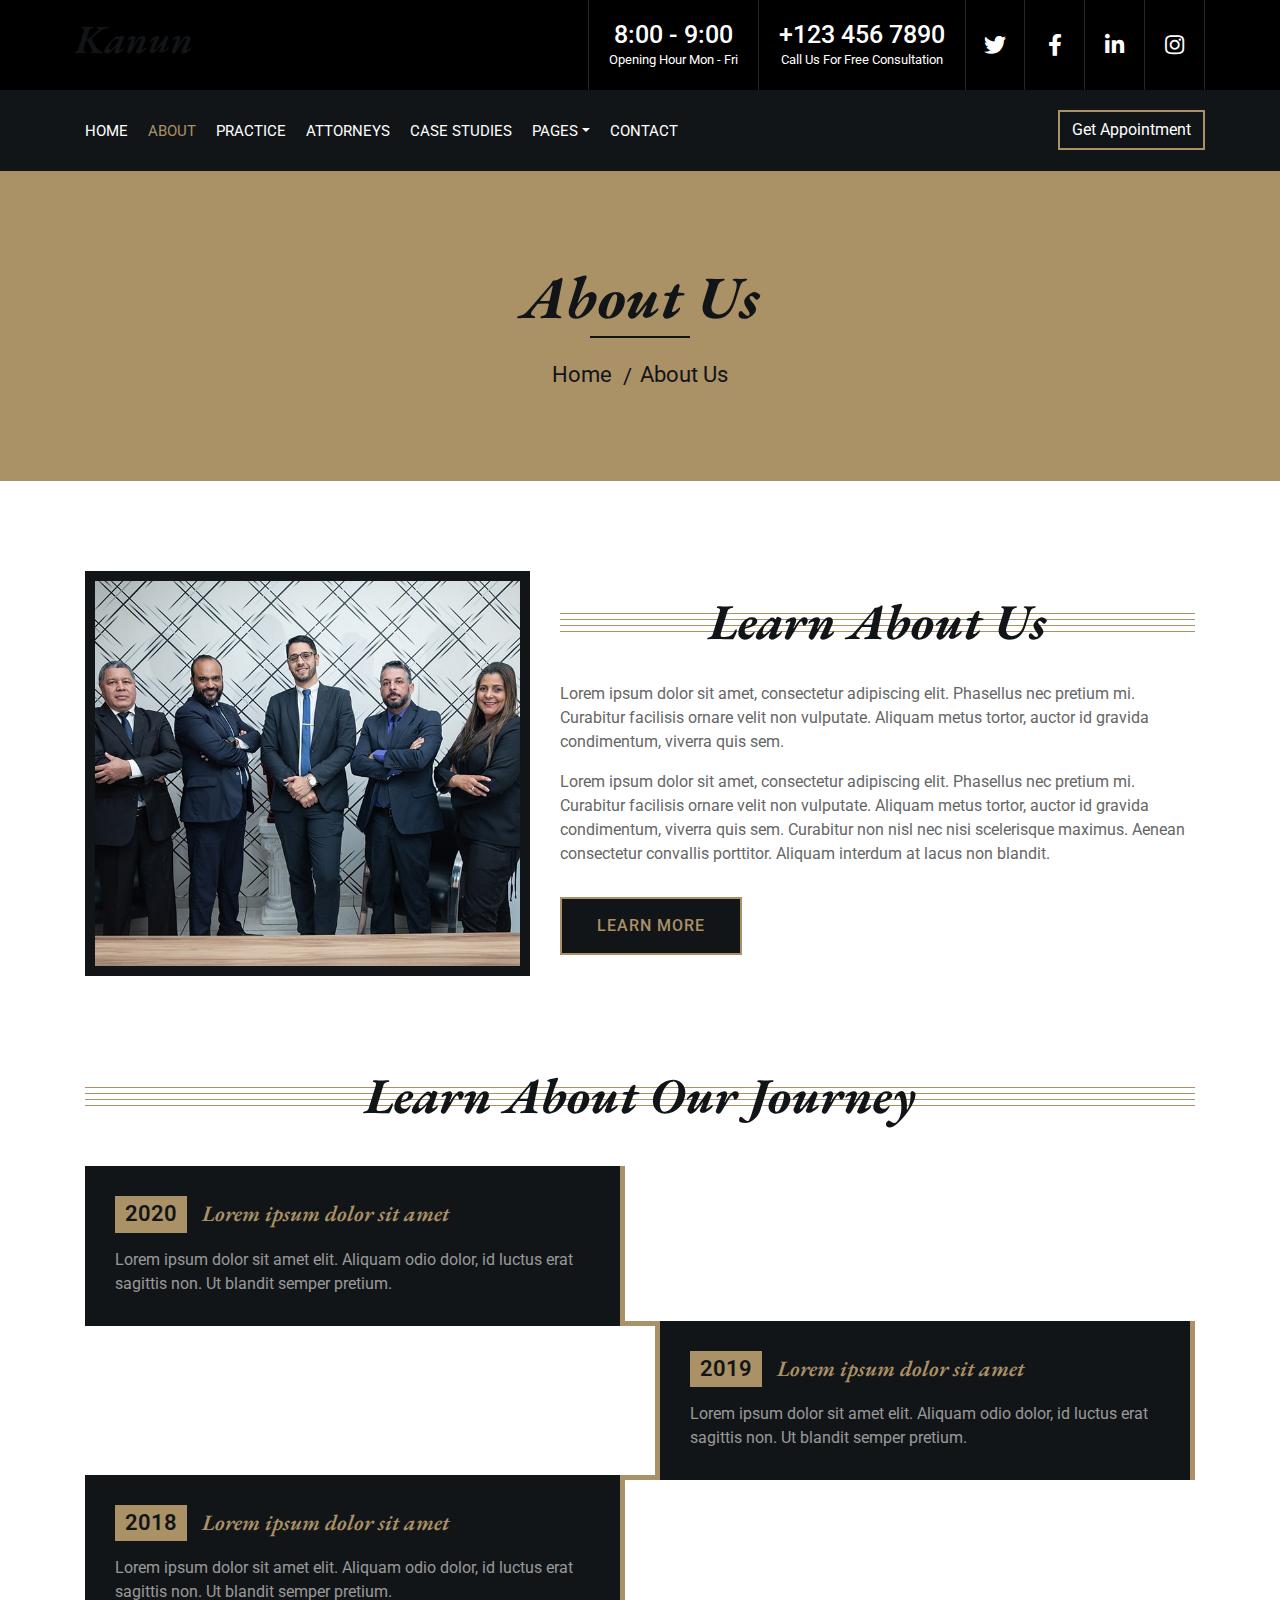
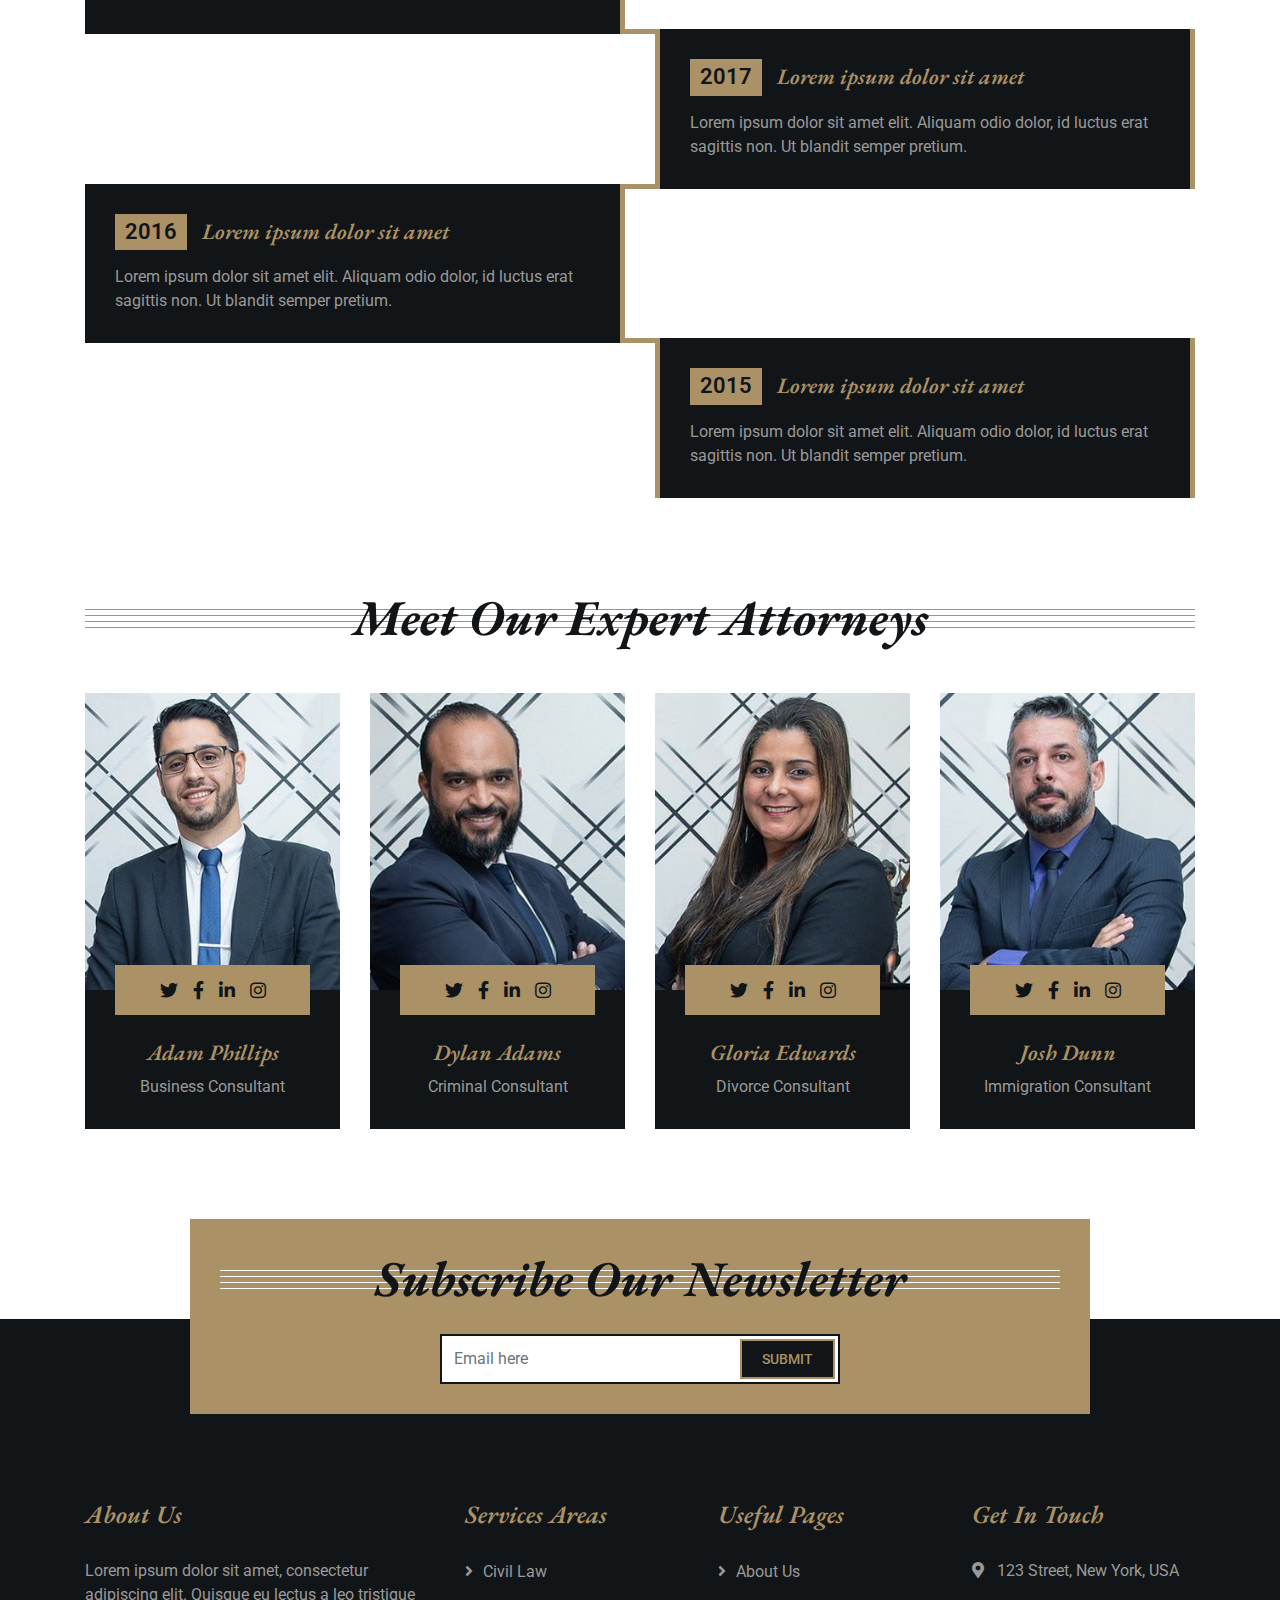
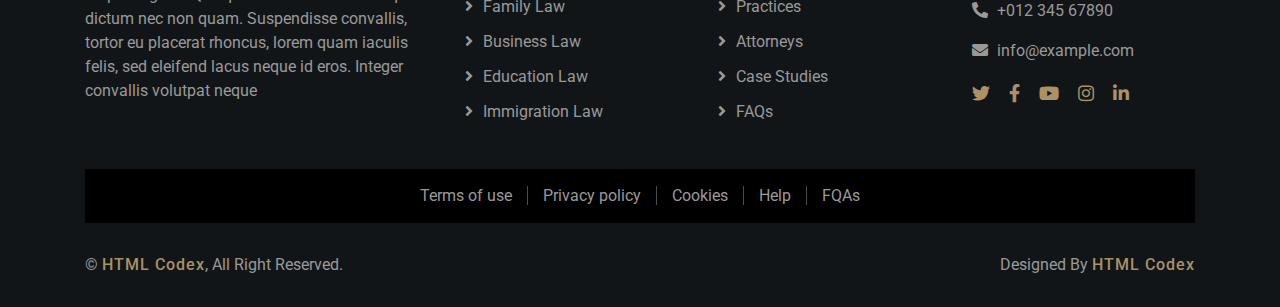
==== about.html @ 112871fe "First chagnes with fixed header" ====
<!DOCTYPE html>
<html lang="en">
    <head>
        <meta charset="utf-8">
        <title>Kanun - Law Firm Website Template</title>
        <meta content="width=device-width, initial-scale=1.0" name="viewport">
        <meta content="Law Firm Website Template" name="keywords">
        <meta content="Law Firm Website Template" name="description">

        <!-- Favicon -->
        <link href="img/favicon.ico" rel="icon">

        <!-- Google Font -->
        <link href="https://fonts.googleapis.com/css2?family=EB+Garamond:ital,wght@1,600;1,700;1,800&family=Roboto:wght@400;500&display=swap" rel="stylesheet"> 
        
        <!-- CSS Libraries -->
        <link href="https://stackpath.bootstrapcdn.com/bootstrap/4.4.1/css/bootstrap.min.css" rel="stylesheet">
        <link href="https://cdnjs.cloudflare.com/ajax/libs/font-awesome/5.10.0/css/all.min.css" rel="stylesheet">
        <link href="lib/animate/animate.min.css" rel="stylesheet">
        <link href="lib/owlcarousel/assets/owl.carousel.min.css" rel="stylesheet">

        <!-- Template Stylesheet -->
        <link href="css/style.css" rel="stylesheet">
    </head>

    <body>
        <div class="wrapper">
            <!-- Top Bar Start -->
            <div class="top-bar">
                <div class="container-fluid">
                    <div class="row">
                        <div class="col-lg-3">
                            <div class="logo">
                                <a href="index.html">
                                    <h1>Kanun</h1>
                                    <!-- <img src="img/logo.jpg" alt="Logo"> -->
                                </a>
                            </div>
                        </div>
                        <div class="col-lg-9">
                            <div class="top-bar-right">
                                <div class="text">
                                    <h2>8:00 - 9:00</h2>
                                    <p>Opening Hour Mon - Fri</p>
                                </div>
                                <div class="text">
                                    <h2>+123 456 7890</h2>
                                    <p>Call Us For Free Consultation</p>
                                </div>
                                <div class="social">
                                    <a href=""><i class="fab fa-twitter"></i></a>
                                    <a href=""><i class="fab fa-facebook-f"></i></a>
                                    <a href=""><i class="fab fa-linkedin-in"></i></a>
                                    <a href=""><i class="fab fa-instagram"></i></a>
                                </div>
                            </div>
                        </div>
                    </div>
                </div>
            </div>
            <!-- Top Bar End -->

            <!-- Nav Bar Start -->
            <div class="nav-bar">
                <div class="container-fluid">
                    <nav class="navbar navbar-expand-lg bg-dark navbar-dark">
                        <a href="#" class="navbar-brand">MENU</a>
                        <button type="button" class="navbar-toggler" data-toggle="collapse" data-target="#navbarCollapse">
                            <span class="navbar-toggler-icon"></span>
                        </button>

                        <div class="collapse navbar-collapse justify-content-between" id="navbarCollapse">
                            <div class="navbar-nav mr-auto">
                                <a href="index.html" class="nav-item nav-link">Home</a>
                                <a href="about.html" class="nav-item nav-link active">About</a>
                                <a href="service.html" class="nav-item nav-link">Practice</a>
                                <a href="team.html" class="nav-item nav-link">Attorneys</a>
                                <a href="portfolio.html" class="nav-item nav-link">Case Studies</a>
                                <div class="nav-item dropdown">
                                    <a href="#" class="nav-link dropdown-toggle" data-toggle="dropdown">Pages</a>
                                    <div class="dropdown-menu">
                                        <a href="single-page.html" class="dropdown-item">Blog Page</a>
                                        <a href="#" class="dropdown-item">Single Page</a>
                                    </div>
                                </div>
                                <a href="contact.html" class="nav-item nav-link">Contact</a>
                            </div>
                            <div class="ml-auto">
                                <a class="btn" href="">Get Appointment</a>
                            </div>
                        </div>
                    </nav>
                </div>
            </div>
            <!-- Nav Bar End -->
            
            
            <!-- Page Header Start -->
            <div class="page-header">
                <div class="container">
                    <div class="row">
                        <div class="col-12">
                            <h2>About Us</h2>
                        </div>
                        <div class="col-12">
                            <a href="">Home</a>
                            <a href="">About Us</a>
                        </div>
                    </div>
                </div>
            </div>
            <!-- Page Header End -->


            <!-- About Start -->
            <div class="about">
                <div class="container">
                    <div class="row align-items-center">
                        <div class="col-lg-5 col-md-6">
                            <div class="about-img">
                                <img src="img/about.jpg" alt="Image">
                            </div>
                        </div>
                        <div class="col-lg-7 col-md-6">
                            <div class="section-header">
                                <h2>Learn About Us</h2>
                            </div>
                            <div class="about-text">
                                <p>
                                    Lorem ipsum dolor sit amet, consectetur adipiscing elit. Phasellus nec pretium mi. Curabitur facilisis ornare velit non vulputate. Aliquam metus tortor, auctor id gravida condimentum, viverra quis sem.
                                </p>
                                <p>
                                    Lorem ipsum dolor sit amet, consectetur adipiscing elit. Phasellus nec pretium mi. Curabitur facilisis ornare velit non vulputate. Aliquam metus tortor, auctor id gravida condimentum, viverra quis sem. Curabitur non nisl nec nisi scelerisque maximus. Aenean consectetur convallis porttitor. Aliquam interdum at lacus non blandit.
                                </p>
                                <a class="btn" href="">Learn More</a>
                            </div>
                        </div>
                    </div>
                </div>
            </div>
            <!-- About End -->


            <!-- Timeline Start -->
            <div class="timeline">
                <div class="container">
                    <div class="section-header">
                        <h2>Learn About Our Journey</h2>
                    </div>
                    <div class="timeline-start">
                        <div class="timeline-container left">
                            <div class="timeline-content">
                                <h2><span>2020</span>Lorem ipsum dolor sit amet</h2>
                                <p>
                                    Lorem ipsum dolor sit amet elit. Aliquam odio dolor, id luctus erat sagittis non. Ut blandit semper pretium.
                                </p>
                            </div>
                        </div>
                        <div class="timeline-container right">
                            <div class="timeline-content">
                                <h2><span>2019</span>Lorem ipsum dolor sit amet</h2>
                                <p>
                                    Lorem ipsum dolor sit amet elit. Aliquam odio dolor, id luctus erat sagittis non. Ut blandit semper pretium.
                                </p>
                            </div>
                        </div>
                        <div class="timeline-container left">
                            <div class="timeline-content">
                                <h2><span>2018</span>Lorem ipsum dolor sit amet</h2>
                                <p>
                                    Lorem ipsum dolor sit amet elit. Aliquam odio dolor, id luctus erat sagittis non. Ut blandit semper pretium.
                                </p>
                            </div>
                        </div>
                        <div class="timeline-container right">
                            <div class="timeline-content">
                                <h2><span>2017</span>Lorem ipsum dolor sit amet</h2>
                                <p>
                                    Lorem ipsum dolor sit amet elit. Aliquam odio dolor, id luctus erat sagittis non. Ut blandit semper pretium.
                                </p>
                            </div>
                        </div>
                        <div class="timeline-container left">
                            <div class="timeline-content">
                                <h2><span>2016</span>Lorem ipsum dolor sit amet</h2>
                                <p>
                                    Lorem ipsum dolor sit amet elit. Aliquam odio dolor, id luctus erat sagittis non. Ut blandit semper pretium.
                                </p>
                            </div>
                        </div>
                        <div class="timeline-container right">
                            <div class="timeline-content">
                                <h2><span>2015</span>Lorem ipsum dolor sit amet</h2>
                                <p>
                                    Lorem ipsum dolor sit amet elit. Aliquam odio dolor, id luctus erat sagittis non. Ut blandit semper pretium.
                                </p>
                            </div>
                        </div>
                    </div>
                </div>
            </div>
            <!-- Timeline End -->


            <!-- Team Start -->
            <div class="team">
                <div class="container">
                    <div class="section-header">
                        <h2>Meet Our Expert Attorneys</h2>
                    </div>
                    <div class="row">
                        <div class="col-lg-3 col-md-6">
                            <div class="team-item">
                                <div class="team-img">
                                    <img src="img/team-1.jpg" alt="Team Image">
                                </div>
                                <div class="team-text">
                                    <h2>Adam Phillips</h2>
                                    <p>Business Consultant</p>
                                    <div class="team-social">
                                        <a class="social-tw" href=""><i class="fab fa-twitter"></i></a>
                                        <a class="social-fb" href=""><i class="fab fa-facebook-f"></i></a>
                                        <a class="social-li" href=""><i class="fab fa-linkedin-in"></i></a>
                                        <a class="social-in" href=""><i class="fab fa-instagram"></i></a>
                                    </div>
                                </div>
                            </div>
                        </div>
                        <div class="col-lg-3 col-md-6">
                            <div class="team-item">
                                <div class="team-img">
                                    <img src="img/team-2.jpg" alt="Team Image">
                                </div>
                                <div class="team-text">
                                    <h2>Dylan Adams</h2>
                                    <p>Criminal Consultant</p>
                                    <div class="team-social">
                                        <a class="social-tw" href=""><i class="fab fa-twitter"></i></a>
                                        <a class="social-fb" href=""><i class="fab fa-facebook-f"></i></a>
                                        <a class="social-li" href=""><i class="fab fa-linkedin-in"></i></a>
                                        <a class="social-in" href=""><i class="fab fa-instagram"></i></a>
                                    </div>
                                </div>
                            </div>
                        </div>
                        <div class="col-lg-3 col-md-6">
                            <div class="team-item">
                                <div class="team-img">
                                    <img src="img/team-3.jpg" alt="Team Image">
                                </div>
                                <div class="team-text">
                                    <h2>Gloria Edwards</h2>
                                    <p>Divorce Consultant</p>
                                    <div class="team-social">
                                        <a class="social-tw" href=""><i class="fab fa-twitter"></i></a>
                                        <a class="social-fb" href=""><i class="fab fa-facebook-f"></i></a>
                                        <a class="social-li" href=""><i class="fab fa-linkedin-in"></i></a>
                                        <a class="social-in" href=""><i class="fab fa-instagram"></i></a>
                                    </div>
                                </div>
                            </div>
                        </div>
                        <div class="col-lg-3 col-md-6">
                            <div class="team-item">
                                <div class="team-img">
                                    <img src="img/team-4.jpg" alt="Team Image">
                                </div>
                                <div class="team-text">
                                    <h2>Josh Dunn</h2>
                                    <p>Immigration Consultant</p>
                                    <div class="team-social">
                                        <a class="social-tw" href=""><i class="fab fa-twitter"></i></a>
                                        <a class="social-fb" href=""><i class="fab fa-facebook-f"></i></a>
                                        <a class="social-li" href=""><i class="fab fa-linkedin-in"></i></a>
                                        <a class="social-in" href=""><i class="fab fa-instagram"></i></a>
                                    </div>
                                </div>
                            </div>
                        </div>
                    </div>
                </div>
            </div>
            <!-- Team End -->


            <!-- Newsletter Start -->
            <div class="newsletter">
                <div class="container">
                    <div class="section-header">
                        <h2>Subscribe Our Newsletter</h2>
                    </div>
                    <div class="form">
                        <input class="form-control" placeholder="Email here">
                        <button class="btn">Submit</button>
                    </div>
                </div>
            </div>
            <!-- Newsletter End -->


            <!-- Footer Start -->
            <div class="footer">
                <div class="container">
                    <div class="row">
                        <div class="col-md-6 col-lg-4">
                            <div class="footer-about">
                                <h2>About Us</h2>
                                <p>
                                    Lorem ipsum dolor sit amet, consectetur adipiscing elit. Quisque eu lectus a leo tristique dictum nec non quam. Suspendisse convallis, tortor eu placerat rhoncus, lorem quam iaculis felis, sed eleifend lacus neque id eros. Integer convallis volutpat neque
                                </p>
                            </div>
                        </div>
                        <div class="col-md-6 col-lg-8">
                            <div class="row">
                        <div class="col-md-6 col-lg-4">
                            <div class="footer-link">
                                <h2>Services Areas</h2>
                                <a href="">Civil Law</a>
                                <a href="">Family Law</a>
                                <a href="">Business Law</a>
                                <a href="">Education Law</a>
                                <a href="">Immigration Law</a>
                            </div>
                        </div>
                        <div class="col-md-6 col-lg-4">
                            <div class="footer-link">
                                <h2>Useful Pages</h2>
                                <a href="">About Us</a>
                                <a href="">Practices</a>
                                <a href="">Attorneys</a>
                                <a href="">Case Studies</a>
                                <a href="">FAQs</a>
                            </div>
                        </div>
                        <div class="col-md-6 col-lg-4">
                            <div class="footer-contact">
                                <h2>Get In Touch</h2>
                                <p><i class="fa fa-map-marker-alt"></i>123 Street, New York, USA</p>
                                <p><i class="fa fa-phone-alt"></i>+012 345 67890</p>
                                <p><i class="fa fa-envelope"></i>info@example.com</p>
                                <div class="footer-social">
                                    <a href=""><i class="fab fa-twitter"></i></a>
                                    <a href=""><i class="fab fa-facebook-f"></i></a>
                                    <a href=""><i class="fab fa-youtube"></i></a>
                                    <a href=""><i class="fab fa-instagram"></i></a>
                                    <a href=""><i class="fab fa-linkedin-in"></i></a>
                                </div>
                            </div>
                        </div>
                        </div>
                    </div>
                    </div>
                </div>
                <div class="container footer-menu">
                    <div class="f-menu">
                        <a href="">Terms of use</a>
                        <a href="">Privacy policy</a>
                        <a href="">Cookies</a>
                        <a href="">Help</a>
                        <a href="">FQAs</a>
                    </div>
                </div>
                <div class="container copyright">
                    <div class="row">
                        <div class="col-md-6">
                            <p>&copy; <a href="https://htmlcodex.com/law-firm-website-template">HTML Codex</a>, All Right Reserved.</p>
                        </div>
                        <div class="col-md-6">
                            <p>Designed By <a href="https://htmlcodex.com">HTML Codex</a></p>
                        </div>
                    </div>
                </div>
            </div>
            <!-- Footer End -->
            
            <a href="#" class="back-to-top"><i class="fa fa-chevron-up"></i></a>
        </div>

        <!-- JavaScript Libraries -->
        <script src="https://code.jquery.com/jquery-3.4.1.min.js"></script>
        <script src="https://stackpath.bootstrapcdn.com/bootstrap/4.4.1/js/bootstrap.bundle.min.js"></script>
        <script src="lib/easing/easing.min.js"></script>
        <script src="lib/owlcarousel/owl.carousel.min.js"></script>
        <script src="lib/isotope/isotope.pkgd.min.js"></script>

        <!-- Template Javascript -->
        <script src="js/main.js"></script>
    </body>
</html>
---- css/style.css ----
/*******************************/
/********* General CSS *********/
/*******************************/
body {
    color: #666666;
    background: #ffffff;
    font-family: 'Roboto', sans-serif;
    font-weight: 400;
}

h1,
h2, 
h3, 
h4,
h5, 
h6 {
    font-family: 'EB Garamond', serif;
    font-weight: 600;
    font-style: italic;
    color: #121518;
}

a {
    color: #454545;
    transition: .3s;
}

a:hover,
a:active,
a:focus {
    color: #aa9166;
    outline: none;
    text-decoration: none;
}

.btn:focus {
    box-shadow: none;
}

.wrapper {
    position: relative;
    width: 100%;
    max-width: 1366px;
    margin: 0 auto;
    background: #ffffff;
}

.back-to-top {
    position: fixed;
    display: none;
    background: #aa9166;
    color: #121518;
    width: 44px;
    height: 44px;
    text-align: center;
    line-height: 1;
    font-size: 22px;
    right: 15px;
    bottom: 15px;
    transition: background 0.5s;
    z-index: 9;
}

.back-to-top:hover {
    color: #aa9166;
    background: #121518;
}

.back-to-top i {
    padding-top: 10px;
}


/**********************************/
/********** Top Bar CSS ***********/
/**********************************/
.top-bar {
    position: relative;
    height: 90px;
    background: #000000;
}

.top-bar .logo {
    padding: 15px 0;
    text-align: left;
    overflow: hidden;
}

.top-bar .logo h3 {
    margin: 0;
    color: #aa9166;
    font-size: 35px;
    line-height: 55px;
    font-weight: 800;
}

.top-bar .logo img {
    max-width: 100%;
    max-height: 60px;
}

.top-bar .top-bar-right {
    display: flex;
    align-items: center;
    justify-content: flex-end;
}

.top-bar .text {
    display: flex;
    align-items: center;
    justify-content: center;
    flex-direction: column;
    height: 90px;
    padding: 0 20px;
    text-align: center;
    border-left: 1px solid rgba(255, 255, 255, .15);
}

.top-bar .text h2 {
    color: #ffffff;
    font-family: 'Roboto', sans-serif;
    font-weight: 500;
    font-style: normal;
    font-size: 25px;
    margin: 0;
}

.top-bar .text p {
    color: #ffffff;
    font-size: 13px;
    margin: 0;
}

.top-bar .social {
    display: flex;
    height: 90px;
    font-size: 0;
    justify-content: flex-end;
}

.top-bar .social a {
    display: flex;
    align-items: center;
    justify-content: center;
    width: 60px;
    height: 100%;
    font-size: 22px;
    color: #ffffff;
    border-right: 1px solid rgba(255, 255, 255, .15);
}

.top-bar .social a:first-child {
    border-left: 1px solid rgba(255, 255, 255, .15);
}

.top-bar .social a:hover {
    color: #aa9166;
    background: #ffffff;
}

@media (min-width: 992px) {
    .top-bar {
        padding: 0 60px;
    }
}

@media (max-width: 991.98px) {
    .top-bar .logo {
        text-align: center;
    }
    
    .top-bar .social {
        display: none;
    }
}


/**********************************/
/*********** Nav Bar CSS **********/
/**********************************/
.nav-bar {
    position: relative;
    padding: 20px 0;
    transition: .3s;
}

.nav-bar.nav-sticky {
    position: fixed;
    top: 0;
    width: 100%;
    padding: 10px 0;
    box-shadow: 0 2px 5px rgba(0, 0, 0, .3);
    z-index: 999;
}

.nav-bar .navbar {
    height: 100%;
    padding: 0;
}

.navbar-dark .navbar-nav .nav-link,
.navbar-dark .navbar-nav .nav-link:focus,
.navbar-dark .navbar-nav .nav-link:hover,
.navbar-dark .navbar-nav .nav-link.active {
    padding: 10px 10px 8px 10px;
    color: #ffffff;
}

.navbar-dark .navbar-nav .nav-link:hover,
.navbar-dark .navbar-nav .nav-link.active {
    color: #aa9166;
    transition: none;
}

.nav-bar .dropdown-menu {
    margin-top: 0;
    border: 0;
    border-radius: 0;
    background: #f8f9fa;
}

.nav-bar .btn {
    color: #ffffff;
    border: 2px solid #aa9166;
    border-radius: 0;
}

.nav-bar .btn:hover {
    background: #aa9166;
}

@media (min-width: 992px) {
    .nav-bar {
        padding: 20px 60px;
    }
    
    .nav-bar.nav-sticky {
        padding: 10px 60px;
    }
    
    .nav-bar,
    .nav-bar .navbar {
        background: #121518 !important;
    }
    
    .nav-bar .navbar-brand {
        display: none;
    }
    
    .nav-bar a.nav-link {
        padding: 8px 15px;
        font-size: 15px;
        text-transform: uppercase;
    }
}

@media (max-width: 991.98px) {   
    .nav-bar,
    .nav-bar .navbar {
        padding: 3px 0;
        background: #121518 !important;
    }
    
    .nav-bar a.nav-link {
        padding: 5px;
    }
    
    .nav-bar .dropdown-menu {
        box-shadow: none;
    }
    
    .nav-bar .btn {
        display: none;
    }
}


/*******************************/
/******** Carousel CSS *********/
/*******************************/
.carousel {
    position: relative;
    width: 100%;
    height: calc(100vh - 170px);
    margin: 0 auto;
    text-align: center;
    overflow: hidden;
}

.carousel .carousel-inner,
.carousel .carousel-item {
    position: relative;
    width: 100%;
    height: 100%;
}

.carousel .carousel-item img {
    width: 100%;
    height: 100%;
    object-fit: cover;
}

.carousel .carousel-item::after {
    position: absolute;
    content: "";
    width: 100%;
    height: 100%;
    top: 0;
    left: 0;
    background: rgba(0, 0, 0, .3);
    z-index: 1;
}

.carousel .carousel-caption {
    position: absolute;
    top: 0;
    bottom: 0;
    display: flex;
    align-items: center;
    justify-content: center;
    flex-direction: column;
    height: calc(100vh - 170px);
}

.carousel .carousel-caption h1 {
    color: #ffffff;
    font-size: 60px;
    font-weight: 700;
    margin-bottom: 20px;
}

.carousel .carousel-caption p {
    color: #ffffff;
    font-size: 25px;
    margin-bottom: 25px;
}

.carousel .carousel-caption .btn {
    padding: 15px 35px;
    font-size: 18px;
    font-weight: 500;
    letter-spacing: 1px;
    text-transform: uppercase;
    color: #aa9166;
    background: #121518;
    border: 2px solid #aa9166;
    border-radius: 0;
    transition: .3s;
}

.carousel .carousel-caption .btn:hover {
    color: #121518;
    background: #aa9166;
}

@media (max-width: 767.98px) {
    .carousel .carousel-caption h1 {
        font-size: 40px;
        font-weight: 700;
    }
    
    .carousel .carousel-caption p {
        font-size: 20px;
    }
    
    .carousel .carousel-caption .btn {
        padding: 12px 30px;
        font-size: 18px;
        font-weight: 500;
        letter-spacing: 0;
    }
}

@media (max-width: 575.98px) {
    .carousel .carousel-caption h1 {
        font-size: 30px;
        font-weight: 500;
    }
    
    .carousel .carousel-caption p {
        font-size: 16px;
    }
    
    .carousel .carousel-caption .btn {
        padding: 10px 25px;
        font-size: 16px;
        font-weight: 400;
        letter-spacing: 0;
    }
}

.carousel .animated {
    -webkit-animation-duration: 1.5s;
    animation-duration: 1.5s;
}


/*******************************/
/******* Page Header CSS *******/
/*******************************/
.page-header {
    position: relative;
    margin-bottom: 45px;
    padding: 90px 0;
    text-align: center;
    background: #aa9166;
}

.page-header h2 {
    position: relative;
    color: #121518;
    font-size: 60px;
    font-weight: 700;
    margin-bottom: 20px;
    padding-bottom: 5px;
}

.page-header h2::after {
    position: absolute;
    content: "";
    width: 100px;
    height: 2px;
    left: calc(50% - 50px);
    bottom: 0;
    background: #121518;
}

.page-header a {
    position: relative;
    padding: 0 12px;
    font-size: 22px;
    color: #121518;
}

.page-header a:hover {
    color: #ffffff;
}

.page-header a::after {
    position: absolute;
    content: "/";
    width: 8px;
    height: 8px;
    top: -2px;
    right: -7px;
    text-align: center;
    color: #121518;
}

.page-header a:last-child::after {
    display: none;
}

@media (max-width: 767.98px) {
    .page-header h2 {
        font-size: 35px;
    }
    
    .page-header a {
        font-size: 18px;
    }
}


/*******************************/
/******* Section Header ********/
/*******************************/
.section-header {
    position: relative;
    width: 100%;
    text-align: center;
    margin-bottom: 45px;
}

.section-header h2 {
    margin: 0;
    position: relative;
    font-size: 50px;
    font-weight: 700;
    white-space: nowrap;
    z-index: 1;
}

.section-header h2::before {
    position: absolute;
    content: "";
    width: 100%;
    height: 7px;
    left: 0;
    top: 21px;
    background: transparent;
    border-top: 1px solid #aa9166;
    border-bottom: 1px solid #aa9166;
    z-index: -1;
}

.section-header h2::after {
    position: absolute;
    content: "";
    width: 100%;
    height: 7px;
    left: 0;
    bottom: 20px;
    background: transparent;
    border-top: 1px solid #aa9166;
    border-bottom: 1px solid #aa9166;
    z-index: -1;
}

@media (max-width: 767.98px) {
    .section-header h2 {
        font-size: 30px;
    }
}

/*******************************/
/******** Top Feature CSS ******/
/*******************************/
.feature-top {
    position: relative;
    background: #121518;
    margin-bottom: 45px;
}

.feature-top .col-md-3 {
    border-right: 1px solid rgba(255, 255, 255, .1);
    border-bottom: 1px solid rgba(255, 255, 255, .1);
}

@media (max-width: 575.98px) {
    .feature-top .col-md-3:nth-child(1n) {
        border-right: none;
    }
    
    .feature-top .col-md-3:last-child {
        border-bottom: none;
    }
}

@media (min-width: 576px) and (max-width: 767.98px) {
    .feature-top .col-md-3:nth-child(2n) {
        border-right: none;
    }
    
    .feature-top .col-md-3:nth-child(3n),
    .feature-top .col-md-3:nth-child(4n) {
        border-bottom: none;
    }
}

@media (min-width: 768px) {
    .feature-top .col-md-3 {
        border-bottom: none;
    }
    
    .feature-top .col-md-3:nth-child(4n) {
        border-right: none;
    }
}

.feature-top .feature-item {
    padding: 30px 0;
    text-align: center;
}

.feature-top .feature-item i {
    color: #aa9166;
    font-size: 35px;
    margin-bottom: 10px;
}

.feature-top .feature-item h3 {
    color: #ffffff;
    font-size: 30px;
    font-weight: 600;
}

.feature-top .feature-item p {
    color: #999999;
    margin: 0;
    font-size: 18px;
}


/*******************************/
/********** About CSS **********/
/*******************************/
.about {
    position: relative;
    width: 100%;
    padding: 45px 0;
}

.about .section-header {
    margin-bottom: 30px;
}

.about .about-img {
    position: relative;
    height: 100%;
    padding: 10px;
    background: #121518;
}

.about .about-img img {
    width: 100%;
    height: 100%;
    object-fit: cover;
}

.about .about-text p {
    font-size: 16px;
}

.about .about-text a.btn {
    position: relative;
    margin-top: 15px;
    padding: 15px 35px;
    font-size: 16px;
    font-weight: 500;
    letter-spacing: 1px;
    text-transform: uppercase;
    color: #aa9166;
    border: 2px solid #aa9166;
    border-radius: 0;
    background: #121518;
    transition: .3s;
}

.about .about-text a.btn:hover {
    color: #121518;
    background: #aa9166;
}

@media (max-width: 767.98px) {
    .about .about-img {
        margin-bottom: 30px;
        height: auto;
    }
}


/*******************************/
/********* Service CSS *********/
/*******************************/
.service {
    position: relative;
    width: 100%;
    padding: 45px 0 15px 0;
}

.service .service-item {
    position: relative;
    width: 100%;
    text-align: center;
    background: #121518;
    margin-bottom: 30px;
}

.service .service-icon {
    height: 200px;
    position: relative;
    display: flex;
    align-items: center;
    justify-content: center;
    background: #000000;
}

.service .service-icon i {
    width: 100px;
    height: 100px;
    padding: 20px 0;
    text-align: center;
    font-size: 60px;
    color: #aa9166;
    background: #121518;
    transition: .5s;
}

.service .service-item:hover .service-icon i {
    margin-top: -15px;
}

.service .service-item h3 {
    margin: 0;
    padding: 25px 15px 15px 15px;
    font-size: 30px;
    font-weight: 600;
    color: #aa9166;
}

.service .service-item p {
    margin: 0;
    color: #999999;
    padding: 0 25px 25px 25px;
    font-size: 18px;
}

.service .service-item a.btn {
    position: relative;
    margin-bottom: 30px;
    padding: 10px 20px;
    font-size: 14px;
    font-weight: 500;
    letter-spacing: 1px;
    text-transform: uppercase;
    color: #aa9166;
    border: 2px solid #aa9166;
    border-radius: 0;
    background: #121518;
    transition: .3s;
}

.service .service-item:hover a.btn {
    color: #121518;
    background: #aa9166;
}


/*******************************/
/********* Feature CSS *********/
/*******************************/
.feature {
    position: relative;
    width: 100%;
    padding: 45px 0;
}

.feature .feature-item {
    margin-bottom: 30px;
}

.feature .feature-icon {
    height: 180px;
    position: relative;
    display: flex;
    align-items: center;
    justify-content: center;
    background: #121518;
}

.feature .feature-icon i {
    width: 100px;
    height: 100px;
    padding: 20px 0;
    text-align: center;
    font-size: 60px;
    color: #aa9166;
    background: #000000;
    transition: .5s;
}

.feature .feature-item:hover .feature-icon i {
    margin-right: -15px;
}

.feature .feature-item h3 {
    position: relative;
    margin-bottom: 15px;
    padding-bottom: 10px;
    font-size: 30px;
    font-weight: 600;
}

.feature .feature-item h3::after {
    position: absolute;
    content: "";
    width: 50px;
    height: 2px;
    left: 0;
    bottom: 0;
    background: #aa9166;
}

.feature .feature-item p {
    margin: 0;
    font-size: 16px;
}

.feature .feature-img {
    position: relative;
    height: 100%;
    padding: 10px;
    background: #121518;
}

.feature .feature-img img {
    width: 100%;
    height: 100%;
    object-fit: cover;
}


/*******************************/
/*********** Team CSS **********/
/*******************************/
.team {
    position: relative;
    width: 100%;
    padding: 45px 0 15px 0;
}

.team .team-item {
    margin-bottom: 30px;
}

.team .team-img {
    position: relative;
}

.team .team-img img {
    width: 100%;
}

.team .team-text {
    position: relative;
    padding: 50px 15px 30px 15px;
    text-align: center;
    background: #121518;
}

.team .team-text h2 {
    font-size: 22px;
    font-weight: 600;
    color: #aa9166;
}

.team .team-text p {
    margin: 0;
    color: #999999;
}

.team .team-social {
    position: absolute;
    width: calc(100% - 60px);
    height: 50px;
    top: -25px;
    left: 30px;
    display: flex;
    align-items: center;
    justify-content: center;
    background: #aa9166;
    font-size: 0;
    transition: .5s;
}

.team .team-item:hover .team-social {
    width: 100%;
    left: 0;
}

.team .team-social a {
    display: inline-block;
    margin-right: 15px;
    font-size: 18px;
    text-align: center;
    color: #121518;
    transition: .3s;
}

.team .team-social a:last-child {
    margin-right: 0;
}

.team .team-social a:hover {
    color: #ffffff;
}


/*******************************/
/*********** FAQs CSS **********/
/*******************************/
.faqs {
    position: relative;
    width: 100%;
    padding: 45px 0;
}

.faqs .faqs-img {
    position: relative;
    height: 100%;
    padding: 10px;
    background: #121518;
}

.faqs .faqs-img img {
    width: 100%;
    height: 100%;
    object-fit: cover;
}

@media(max-width: 767.98px) {
    .faqs .faqs-img {
        margin-bottom: 30px;
        height: auto;
    }
}

.faqs .card {
    margin-bottom: 15px;
    padding-top: 15px;
    border: none;
    border-radius: 0;
    border-top: 1px solid #aa9166;
}

.faqs .card:last-child {
    margin-bottom: 0;
    padding-bottom: 15px;
    border-bottom: 1px solid #aa9166;
}

.faqs .card-header {
    padding: 0;
    border: none;
    background: #ffffff;
}

.faqs .card-header a {
    display: block;
    width: 100%;
    color: #121518;
    font-size: 18px;
    line-height: 40px;
}

.faqs .card-header a span {
    display: inline-block;
    width: 40px;
    height: 40px;
    margin-right: 10px;
    text-align: center;
    background: #121518;
    color: #aa9166;
    font-weight: 700;
}

.faqs .card-header [data-toggle="collapse"]:after {
    font-family: 'font Awesome 5 Free';
    content: "\f067";
    float: right;
    color: #121518;
    font-size: 12px;
    font-weight: 900;
    transition: .3s;
}

.faqs .card-header [data-toggle="collapse"][aria-expanded="true"]:after {
    font-family: 'font Awesome 5 Free';
    content: "\f068";
    float: right;
    color: #121518;
    font-size: 12px;
    font-weight: 900;
    transition: .3s;
}

.faqs .card-body {
    padding: 15px 0 0 0;
    font-size: 16px;
    border: none;
    background: #ffffff;
}

.faqs a.btn {
    position: relative;
    margin-top: 15px;
    padding: 15px 35px;
    font-size: 16px;
    font-weight: 500;
    letter-spacing: 1px;
    text-transform: uppercase;
    color: #aa9166;
    border: 2px solid #aa9166;
    border-radius: 0;
    background: #121518;
    transition: .3s;
}

.faqs a.btn:hover {
    color: #121518;
    background: #aa9166;
}


/*******************************/
/******* Testimonial CSS *******/
/*******************************/
.testimonial {
    position: relative;
    padding: 45px 0;
}

.testimonial .testimonials-carousel {
    position: relative;
    width: calc(100% + 30px);
    left: -15px;
    right: -15px;
}

.testimonial .testimonial-item {
    position: relative;
    margin: 0 15px;
    padding: 30px;
    background: #121518;
    overflow: hidden;
}

.testimonial .testimonial-item i {
    position: absolute;
    top: 0;
    right: 0;
    color: #333333;
    font-size: 60px;
    transform: rotate(45deg);
    z-index: 1;
}

.testimonial .testimonial-item .col-12 {
    margin-top: 20px;
}

.testimonial .testimonial-item img {
    width: 100%;
}

.testimonial .testimonial-item h2 {
    color: #aa9166;
    font-size: 22px;
    font-weight: 600;
    margin-bottom: 5px;
}

.testimonial .testimonial-item p {
    color: #999999;
    font-size: 16px;
    margin: 0;
}

.testimonial .owl-nav,
.testimonial .owl-dots {
    margin-top: 15px;
    text-align: center;
}

.testimonial .owl-dot {
    display: inline-block;
    margin: 0 5px;
    width: 12px;
    height: 12px;
    border-radius: 50%;
    background: #aa9166;
}

.testimonial .owl-dot.active {
    background: #121518;
}


/*******************************/
/*********** Blog CSS **********/
/*******************************/
.blog {
    position: relative;
    width: 100%;
    padding: 45px 0;
}

.blog .blog-carousel {
    position: relative;
    width: calc(100% + 30px);
    left: -15px;
    right: -15px;
}

.blog .blog-item {
    position: relative;
    margin: 0 15px;
    background: #ffffff;
    overflow: hidden;
}

.blog .blog-page .blog-item {
    margin: 0 0 30px 0;
}

.blog .blog-item img {
    width: 100%;
    margin-bottom: 25px;
}

.blog .blog-item h3 {
    font-size: 25px;
    font-weight: 600;
}

.blog .blog-item .meta {
    padding: 0 0 15px 0;
}

.blog .blog-item .meta * {
    display: inline-block;
    margin: 0;
    padding: 0;
    font-size: 14px;
    color: #999999;
}

.blog .blog-item .meta i {
    margin: 0 2px 0 10px;
}

.blog .blog-item .meta i:first-child {
    margin-left: 0;
}

.blog .blog-item p {
    font-size: 16px;
}

.blog .blog-item a.btn {
    padding: 0;
    font-size: 14px;
    font-weight: 500;
    letter-spacing: 1px;
    text-transform: uppercase;
    color: #aa9166;
    transition: .3s;
}

.blog .blog-item a.btn i {
    margin-left: 10px;
}

.blog .blog-item a.btn:hover {
    color: #121518;
}

.blog .owl-nav,
.blog .owl-dots {
    margin-top: 15px;
    text-align: center;
}

.blog .owl-dot {
    display: inline-block;
    margin: 0 5px;
    width: 12px;
    height: 12px;
    border-radius: 50%;
    background: #aa9166;
}

.blog .owl-dot.active {
    background: #121518;
}

.blog .pagination .page-link {
    color: #121518;
    border-radius: 0;
    border-color: #aa9166;
}

.blog .pagination .page-link:hover,
.blog .pagination .page-item.active .page-link {
    color: #121518;
    background: #aa9166;
}

.blog .pagination .disabled .page-link {
    color: #999999;
}


/*******************************/
/********* Timeline CSS ********/
/*******************************/
.timeline {
    position: relative;
    padding: 45px 0;
}

.timeline .timeline-start {
    position: relative;
    width: calc(100% + 30px);
    left: -15px;
    right: -15px;
}

.timeline .timeline-container {
    padding: 0 15px;
    position: relative;
    background: inherit;
    width: 50%;
    margin-top: -5px;
}

.timeline .timeline-container.left {
    left: 0;
}

.timeline .timeline-container.right {
    left: 50%;
}

.timeline .timeline-container::before {
    content: '';
    position: absolute;
    width: 15px;
    height: 5px;
    background: #aa9166;
    z-index: 1;
}

.timeline .timeline-container.left::before {
    top: 0;
    right: 0;
}

.timeline .timeline-container.right::before {
    bottom: 0;
    left: 0;
}

.timeline .timeline-container::after {
    content: '';
    position: absolute;
    width: 15px;
    height: 5px;
    background: #aa9166;
    z-index: 1;
}

.timeline .timeline-container.left::after {
    bottom: 0;
    right: 0;
}

.timeline .timeline-container.right::after {
    top: 0;
    left: 0;
}

.timeline .timeline-container:first-child::before,
.timeline .timeline-container:last-child::before {
    display: none;
}

.timeline .timeline-container .timeline-content {
    padding: 30px;
    background: #121518;
    position: relative;
    border-right: 5px solid #aa9166;
}

.timeline .timeline-container.right .timeline-content {
    border-left: 5px solid #aa9166;
}

.timeline .timeline-container .timeline-content h2 {
    margin-bottom: 15px;
    font-size: 22px;
    font-weight: 600;
    color: #aa9166;
}

.timeline .timeline-container .timeline-content h2 span {
    display: inline-block;
    margin-right: 15px;
    padding: 5px 10px;
    color: #121518;
    background: #aa9166;
    font-family: 'Roboto', sans-serif;
    font-style: normal;
}

.timeline .timeline-container .timeline-content p {
    margin: 0;
    font-size: 16px;
    color: #999999;
}

@media (max-width: 767.98px) {
    .timeline .timeline-container {
        width: 100%;
        margin-top: 0;
        padding-left: 15px;
        padding-right: 15px;
        padding-bottom: 30px;
    }
    
    .timeline .timeline-container:last-child {
        padding-bottom: 0;
    }
    
    .timeline .timeline-container.right {
        left: 0%;
    }

    .timeline .timeline-container.left::after, 
    .timeline .timeline-container.right::after,
    .timeline .timeline-container.left::before,
    .timeline .timeline-container.right::before {
        width: 5px;
        height: 35px;
        left: 15px;
    }
    
    .timeline .timeline-container.left .timeline-content,
    .timeline .timeline-container.right .timeline-content {
        border-left: 5px solid #aa9166;
        border-right: none;
    }
}


/*******************************/
/******** Portfolio CSS ********/
/*******************************/
.portfolio {
    position: relative;
    padding: 45px 0;
    background: #ffffff;
}

.portfolio #portfolio-flters {
    padding: 0;
    margin: -15px 0 25px 0;
    list-style: none;
    font-size: 0;
    text-align: center;
}

.portfolio #portfolio-flters li,
.portfolio .load-more .btn {
    cursor: pointer;
    display: inline-block;
    margin: 5px;
    padding: 8px 15px;
    color: #aa9166;
    font-size: 14px;
    font-weight: 500;
    text-transform: uppercase;
    border-radius: 0;
    background: #121518;
    border: 2px solid #aa9166;
    transition: .3s;
}

.portfolio #portfolio-flters li:hover,
.portfolio #portfolio-flters li.filter-active {
    background: #aa9166;
    color: #121518;
}

.portfolio .load-more {
    text-align: center;
}

.portfolio .load-more .btn {
    padding: 15px 35px;
    font-size: 16px;
    transition: .3s;
}

.portfolio .load-more .btn:hover {
    color: #121518;
    background: #aa9166;
}

.portfolio .portfolio-item {
    position: relative;
    margin-bottom: 30px;
    overflow: hidden;
    transition: .5s;
}

.portfolio .portfolio-item:hover {
    margin-top: -10px;
}

.portfolio .portfolio-wrap {
    position: relative;
    width: 100%;
}

.portfolio img {
    position: relative;
    width: 100%; 
    height: 100%; 
    object-fit: cover;
}

.portfolio figure {
    position: absolute;
    padding: 30px;
    width: 100%;
    height: 100%;
    top: 0;
    left: 0;
    display: flex;
    align-items: flex-start;
    justify-content: flex-end;
    flex-direction: column;
    background: linear-gradient(rgba(0, 0, 0, .0), rgba(0, 0, 0, .0), rgba(0, 0, 0, 1) 90%);
}

.portfolio figure p {
    position: relative;
    margin-bottom: 5px;
    padding-bottom: 5px;
    color: #ffffff;
    font-size: 18px;
}

.portfolio figure p::after {
    position: absolute;
    content: "";
    width: 50px;
    height: 2px;
    left: 0;
    bottom: 0;
    background: #ffffff;
}

.portfolio figure a {
    font-family: 'EB Garamond', serif;
    color: #aa9166;
    font-size: 25px;
    font-weight: 600;
    font-style: italic;
    transition: .3s;
}

.portfolio figure a:hover {
    text-decoration: none;
    color: #ffffff;
}

.portfolio figure span {
    position: relative;
    color: #999999;
    font-size: 16px;
}


/*******************************/
/********* Contact CSS *********/
/*******************************/
.contact {
    position: relative;
    width: 100%;
    padding: 45px 0 15px 0;
}

.contact .contact-info {
    position: relative;
    margin-bottom: 30px;
    width: 100%;
    padding: 30px;
    background: #121518;
}

.contact .contact-item {
    position: relative;
    margin-bottom: 30px;
    padding: 30px;
    display: flex;
    align-items: flex-start;
    flex-direction: row;
    border: 2px solid #aa9166;
}

.contact .contact-item i {
    display: inline-block;
    width: 60px;
    height: 60px;
    display: flex;
    align-items: center;
    justify-content: center;
    font-size: 30px;
    color: #aa9166;
    border: 2px solid #aa9166;
}

.contact .contact-text {
    position: relative;
    width: auto;
    padding-left: 15px;
}

.contact .contact-text h2 {
    color: #aa9166;
    font-size: 25px;
    font-weight: 600;
}

.contact .contact-text p {
    margin: 0;
    color: #999999;
    font-size: 16px;
}

.contact .contact-item:last-child {
    margin-bottom: 0;
}

.contact .contact-form {
    position: relative;
    margin-bottom: 30px;
}

.contact .contact-form input {
    height: 60px;
    border-radius: 0;
    border-width: 2px;
    border-color: #121518;
}

.contact .contact-form textarea {
    height: 190px;
    border-radius: 0;
    border-width: 2px;
    border-color: #121518;
}

.contact .contact-form .btn {
    padding: 16px 35px;
    font-size: 18px;
    font-weight: 500;
    letter-spacing: 1px;
    text-transform: uppercase;
    color: #aa9166;
    background: #121518;
    border: 2px solid #aa9166;
    border-radius: 0;
    transition: .3s;
}

.contact .contact-form .btn:hover {
    color: #121518;
    background: #aa9166;
}


/*******************************/
/******* Single Page CSS *******/
/*******************************/
.single {
    position: relative;
    width: 100%;
    padding: 45px 0 65px 0;
}

.single img {
    margin: 10px 0 15px 0;
}

.single .table,
.single .list-group {
    margin-bottom: 30px;
}

.single .ul-group {
    padding: 0;
    list-style: none;
}

.single .ul-group li {
    margin-left: 2px;
}

.single .ul-group li::before {
    position: relative;
    content: "\f0da";
    font-family: "Font Awesome 5 Free";
    font-weight: 900;
    margin-right: 10px;
}

.single .ol-group {
    padding-left: 18px;
}


/*******************************/
/********** Newsletter *********/
/*******************************/
.newsletter {
    position: relative;
    max-width: 900px;
    margin: 45px auto -140px auto;
    padding: 30px 15px;
    background: #aa9166;
    z-index: 1;
}

.newsletter .section-header {
    margin-bottom: 25px;
}

.newsletter .section-header h2::before,
.newsletter .section-header h2::after {
    border-color: #ffffff;
}

.newsletter .form {
    position: relative;
    max-width: 400px;
    margin: 0 auto;
}

.newsletter input {
    height: 50px;
    border: 2px solid #121518;
    border-radius: 0;
}

.newsletter .btn {
    position: absolute;
    top: 5px;
    right: 5px;
    height: 40px;
    padding: 8px 20px;
    font-size: 14px;
    font-weight: 500;
    text-transform: uppercase;
    color: #aa9166;
    background: #121518;
    border-radius: 0;
    border: 2px solid #aa9166;
    transition: .3s;
}

.newsletter .btn:hover {
    color: #121518;
    background: #aa9166;
}


/*******************************/
/********* Footer CSS **********/
/*******************************/
.footer {
    position: relative;
    margin-top: 45px;
    padding-top: 180px;
    background: #121518;
    color: #ffffff;
}

.footer .footer-about,
.footer .footer-link,
.footer .footer-contact {
    position: relative;
    margin-bottom: 45px;
    color: #999999;
}

.footer .footer-about h2,
.footer .footer-link h2,
.footer .footer-contact h2{
    position: relative;
    margin-bottom: 30px;
    font-size: 25px;
    font-weight: 600;
    color: #aa9166;
}

.footer .footer-link a {
    display: block;
    margin-bottom: 10px;
    color: #999999;
    transition: .3s;
}

.footer .footer-link a::before {
    position: relative;
    content: "\f105";
    font-family: "Font Awesome 5 Free";
    font-weight: 900;
    margin-right: 10px;
}

.footer .footer-link a:hover {
    color: #aa9166;
    letter-spacing: 1px;
}

.footer .footer-contact p i {
    width: 25px;
}

.footer .footer-social {
    position: relative;
    margin-top: 20px;
}

.footer .footer-social a {
    display: inline-block;
}

.footer .footer-social a i {
    margin-right: 15px;
    font-size: 18px;
    color: #aa9166;
}

.footer .footer-social a:last-child i {
    margin: 0;
}

.footer .footer-social a:hover i {
    color: #999999;
}

.footer .footer-menu .f-menu {
    position: relative;
    padding: 15px 0;
    background: #000000;
    font-size: 0;
    text-align: center;
}

.footer .footer-menu .f-menu a {
    color: #999999;
    font-size: 16px;
    margin-right: 15px;
    padding-right: 15px;
    border-right: 1px solid rgba(255, 255, 255, .3);
}

.footer .footer-menu .f-menu a:hover {
    color: #aa9166;
}

.footer .footer-menu .f-menu a:last-child {
    margin-right: 0;
    padding-right: 0;
    border-right: none;
}


.footer .copyright {
    padding: 30px 15px;
}

.footer .copyright p {
    margin: 0;
    color: #999999;
}

.footer .copyright .col-md-6:last-child p {
    text-align: right;
}

.footer .copyright p a {
    color: #aa9166;
    font-weight: 500;
    letter-spacing: 1px;
}

.footer .copyright p a:hover {
    color: #ffffff;
}

@media (max-width: 768px) {
    .footer .copyright p,
    .footer .copyright .col-md-6:last-child p {
        margin: 5px 0;
        text-align: center;
    }
}
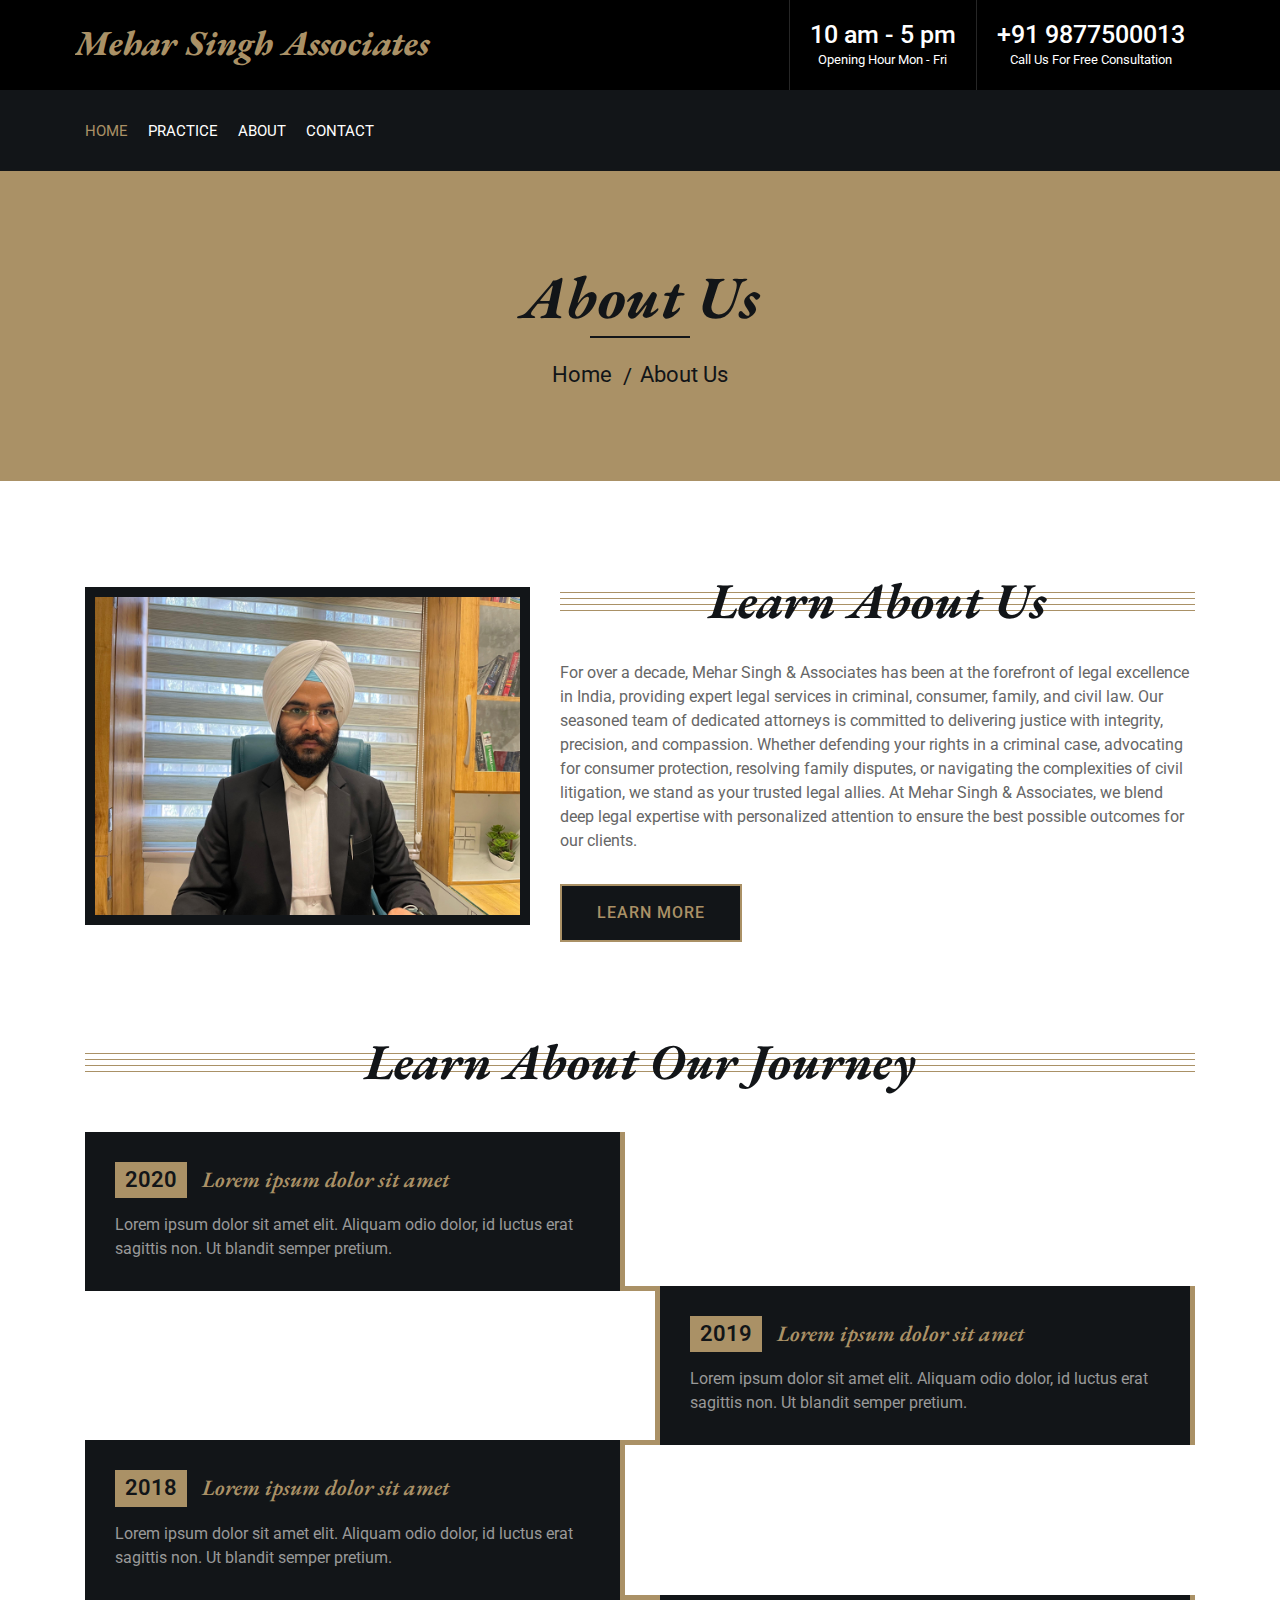
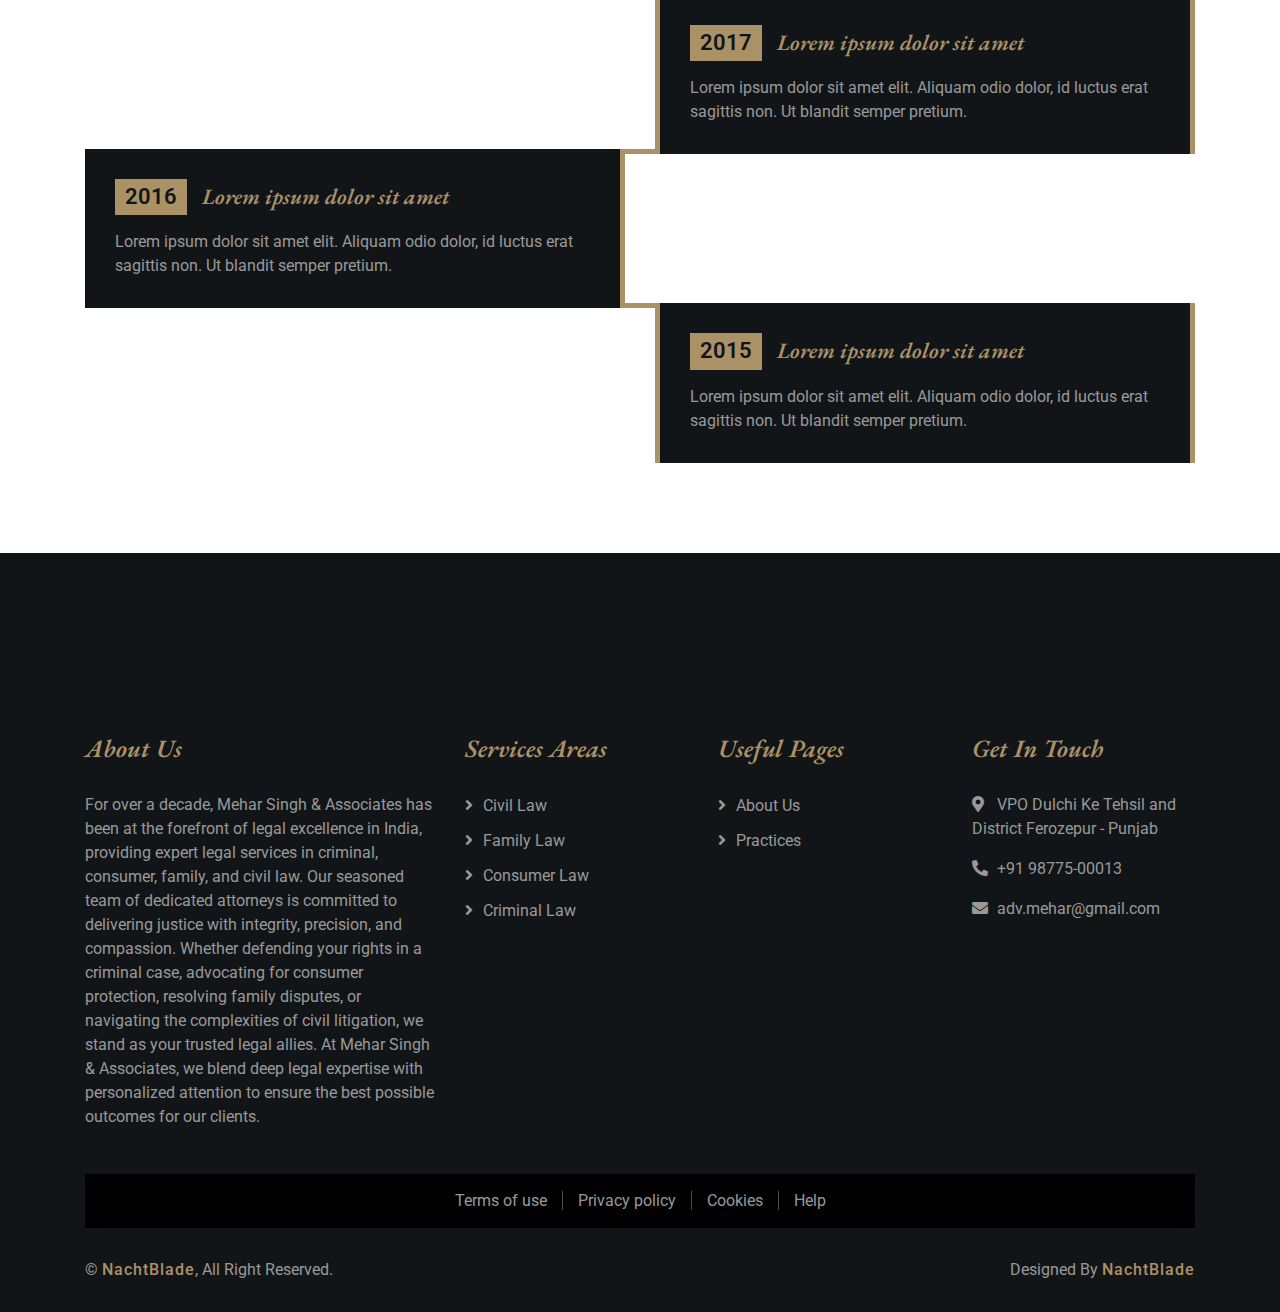
==== commit 52cb38ae: "Final chagnes" ====
--- a/about.html
+++ b/about.html
@@ -2,10 +2,10 @@
 <html lang="en">
     <head>
         <meta charset="utf-8">
-        <title>Kanun - Law Firm Website Template</title>
+        <title>Mehar Singh</title>
         <meta content="width=device-width, initial-scale=1.0" name="viewport">
-        <meta content="Law Firm Website Template" name="keywords">
-        <meta content="Law Firm Website Template" name="description">
+        <meta content="Mehar Singh Associate - Legal Advisor" name="keywords">
+        <meta content="Mehar Singh Associate - Legal Advisor" name="description">
 
         <!-- Favicon -->
         <link href="img/favicon.ico" rel="icon">
@@ -29,30 +29,30 @@
             <div class="top-bar">
                 <div class="container-fluid">
                     <div class="row">
-                        <div class="col-lg-3">
+                        <div class="col-lg-5">
                             <div class="logo">
                                 <a href="index.html">
-                                    <h1>Kanun</h1>
+                                    <h3>Mehar Singh Associates</h3>
                                     <!-- <img src="img/logo.jpg" alt="Logo"> -->
                                 </a>
                             </div>
                         </div>
-                        <div class="col-lg-9">
+                        <div class="col-lg-7">
                             <div class="top-bar-right">
                                 <div class="text">
-                                    <h2>8:00 - 9:00</h2>
+                                    <h2>10 am - 5 pm</h2>
                                     <p>Opening Hour Mon - Fri</p>
                                 </div>
                                 <div class="text">
-                                    <h2>+123 456 7890</h2>
+                                    <h2>+91 9877500013</h2>
                                     <p>Call Us For Free Consultation</p>
                                 </div>
-                                <div class="social">
+                                <!-- <div class="social">
                                     <a href=""><i class="fab fa-twitter"></i></a>
                                     <a href=""><i class="fab fa-facebook-f"></i></a>
                                     <a href=""><i class="fab fa-linkedin-in"></i></a>
                                     <a href=""><i class="fab fa-instagram"></i></a>
-                                </div>
+                                </div> -->
                             </div>
                         </div>
                     </div>
@@ -71,23 +71,24 @@
 
                         <div class="collapse navbar-collapse justify-content-between" id="navbarCollapse">
                             <div class="navbar-nav mr-auto">
-                                <a href="index.html" class="nav-item nav-link">Home</a>
-                                <a href="about.html" class="nav-item nav-link active">About</a>
+                                <a href="index.html" class="nav-item nav-link active">Home</a>
                                 <a href="service.html" class="nav-item nav-link">Practice</a>
+                                <a href="about.html" class="nav-item nav-link">About</a>
+                                <a href="contact.html" class="nav-item nav-link">Contact</a>
+                                <!-- 
                                 <a href="team.html" class="nav-item nav-link">Attorneys</a>
                                 <a href="portfolio.html" class="nav-item nav-link">Case Studies</a>
                                 <div class="nav-item dropdown">
                                     <a href="#" class="nav-link dropdown-toggle" data-toggle="dropdown">Pages</a>
                                     <div class="dropdown-menu">
-                                        <a href="single-page.html" class="dropdown-item">Blog Page</a>
-                                        <a href="#" class="dropdown-item">Single Page</a>
-                                    </div>
-                                </div>
-                                <a href="contact.html" class="nav-item nav-link">Contact</a>
-                            </div>
-                            <div class="ml-auto">
-                                <a class="btn" href="">Get Appointment</a>
-                            </div>
+                                        <a href="blog.html" class="dropdown-item">Blog Page</a>
+                                        <a href="single.html" class="dropdown-item">Single Page</a>
+                                    </div>
+                                </div> -->
+                            </div>
+                            <!-- <div class="ml-auto">
+                                <a class="btn" href="https://htmlcodex.com/law-firm-website-template">Get Appointment</a>
+                            </div> -->
                         </div>
                     </nav>
                 </div>
@@ -126,13 +127,10 @@
                                 <h2>Learn About Us</h2>
                             </div>
                             <div class="about-text">
-                                <p>
-                                    Lorem ipsum dolor sit amet, consectetur adipiscing elit. Phasellus nec pretium mi. Curabitur facilisis ornare velit non vulputate. Aliquam metus tortor, auctor id gravida condimentum, viverra quis sem.
-                                </p>
-                                <p>
-                                    Lorem ipsum dolor sit amet, consectetur adipiscing elit. Phasellus nec pretium mi. Curabitur facilisis ornare velit non vulputate. Aliquam metus tortor, auctor id gravida condimentum, viverra quis sem. Curabitur non nisl nec nisi scelerisque maximus. Aenean consectetur convallis porttitor. Aliquam interdum at lacus non blandit.
-                                </p>
-                                <a class="btn" href="">Learn More</a>
+                                <p>  
+                                    For over a decade, Mehar Singh & Associates has been at the forefront of legal excellence in India, providing expert legal services in criminal, consumer, family, and civil law. Our seasoned team of dedicated attorneys is committed to delivering justice with integrity, precision, and compassion. Whether defending your rights in a criminal case, advocating for consumer protection, resolving family disputes, or navigating the complexities of civil litigation, we stand as your trusted legal allies. At Mehar Singh & Associates, we blend deep legal expertise with personalized attention to ensure the best possible outcomes for our clients.
+                                </p>
+                                <a class="btn" href="about.html">Learn More</a>
                             </div>
                         </div>
                     </div>
@@ -203,7 +201,7 @@
 
 
             <!-- Team Start -->
-            <div class="team">
+            <!-- <div class="team">
                 <div class="container">
                     <div class="section-header">
                         <h2>Meet Our Expert Attorneys</h2>
@@ -279,12 +277,12 @@
                         </div>
                     </div>
                 </div>
-            </div>
+            </div> -->
             <!-- Team End -->
 
 
             <!-- Newsletter Start -->
-            <div class="newsletter">
+            <!-- <div class="newsletter">
                 <div class="container">
                     <div class="section-header">
                         <h2>Subscribe Our Newsletter</h2>
@@ -294,7 +292,7 @@
                         <button class="btn">Submit</button>
                     </div>
                 </div>
-            </div>
+            </div> -->
             <!-- Newsletter End -->
 
 
@@ -306,7 +304,7 @@
                             <div class="footer-about">
                                 <h2>About Us</h2>
                                 <p>
-                                    Lorem ipsum dolor sit amet, consectetur adipiscing elit. Quisque eu lectus a leo tristique dictum nec non quam. Suspendisse convallis, tortor eu placerat rhoncus, lorem quam iaculis felis, sed eleifend lacus neque id eros. Integer convallis volutpat neque
+                                    For over a decade, Mehar Singh & Associates has been at the forefront of legal excellence in India, providing expert legal services in criminal, consumer, family, and civil law. Our seasoned team of dedicated attorneys is committed to delivering justice with integrity, precision, and compassion. Whether defending your rights in a criminal case, advocating for consumer protection, resolving family disputes, or navigating the complexities of civil litigation, we stand as your trusted legal allies. At Mehar Singh & Associates, we blend deep legal expertise with personalized attention to ensure the best possible outcomes for our clients.
                                 </p>
                             </div>
                         </div>
@@ -317,9 +315,8 @@
                                 <h2>Services Areas</h2>
                                 <a href="">Civil Law</a>
                                 <a href="">Family Law</a>
-                                <a href="">Business Law</a>
-                                <a href="">Education Law</a>
-                                <a href="">Immigration Law</a>
+                                <a href="">Consumer Law</a>
+                                <a href="">Criminal Law</a>
                             </div>
                         </div>
                         <div class="col-md-6 col-lg-4">
@@ -327,24 +324,21 @@
                                 <h2>Useful Pages</h2>
                                 <a href="">About Us</a>
                                 <a href="">Practices</a>
-                                <a href="">Attorneys</a>
-                                <a href="">Case Studies</a>
-                                <a href="">FAQs</a>
                             </div>
                         </div>
                         <div class="col-md-6 col-lg-4">
                             <div class="footer-contact">
                                 <h2>Get In Touch</h2>
-                                <p><i class="fa fa-map-marker-alt"></i>123 Street, New York, USA</p>
-                                <p><i class="fa fa-phone-alt"></i>+012 345 67890</p>
-                                <p><i class="fa fa-envelope"></i>info@example.com</p>
-                                <div class="footer-social">
+                                <p><i class="fa fa-map-marker-alt"></i>VPO Dulchi Ke Tehsil and District Ferozepur - Punjab</p>
+                                <p><i class="fa fa-phone-alt"></i>+91 98775-00013</p>
+                                <p><i class="fa fa-envelope"></i>adv.mehar@gmail.com</p>
+                                <!-- <div class="footer-social">
                                     <a href=""><i class="fab fa-twitter"></i></a>
                                     <a href=""><i class="fab fa-facebook-f"></i></a>
                                     <a href=""><i class="fab fa-youtube"></i></a>
                                     <a href=""><i class="fab fa-instagram"></i></a>
                                     <a href=""><i class="fab fa-linkedin-in"></i></a>
-                                </div>
+                                </div> -->
                             </div>
                         </div>
                         </div>
@@ -357,16 +351,15 @@
                         <a href="">Privacy policy</a>
                         <a href="">Cookies</a>
                         <a href="">Help</a>
-                        <a href="">FQAs</a>
                     </div>
                 </div>
                 <div class="container copyright">
                     <div class="row">
                         <div class="col-md-6">
-                            <p>&copy; <a href="https://htmlcodex.com/law-firm-website-template">HTML Codex</a>, All Right Reserved.</p>
+                            <p>&copy; <a href="https://github.com/NachtBlade31">NachtBlade</a>, All Right Reserved.</p>
                         </div>
                         <div class="col-md-6">
-                            <p>Designed By <a href="https://htmlcodex.com">HTML Codex</a></p>
+                            <p>Designed By <a href="https://github.com/NachtBlade31">NachtBlade</a></p>
                         </div>
                     </div>
                 </div>
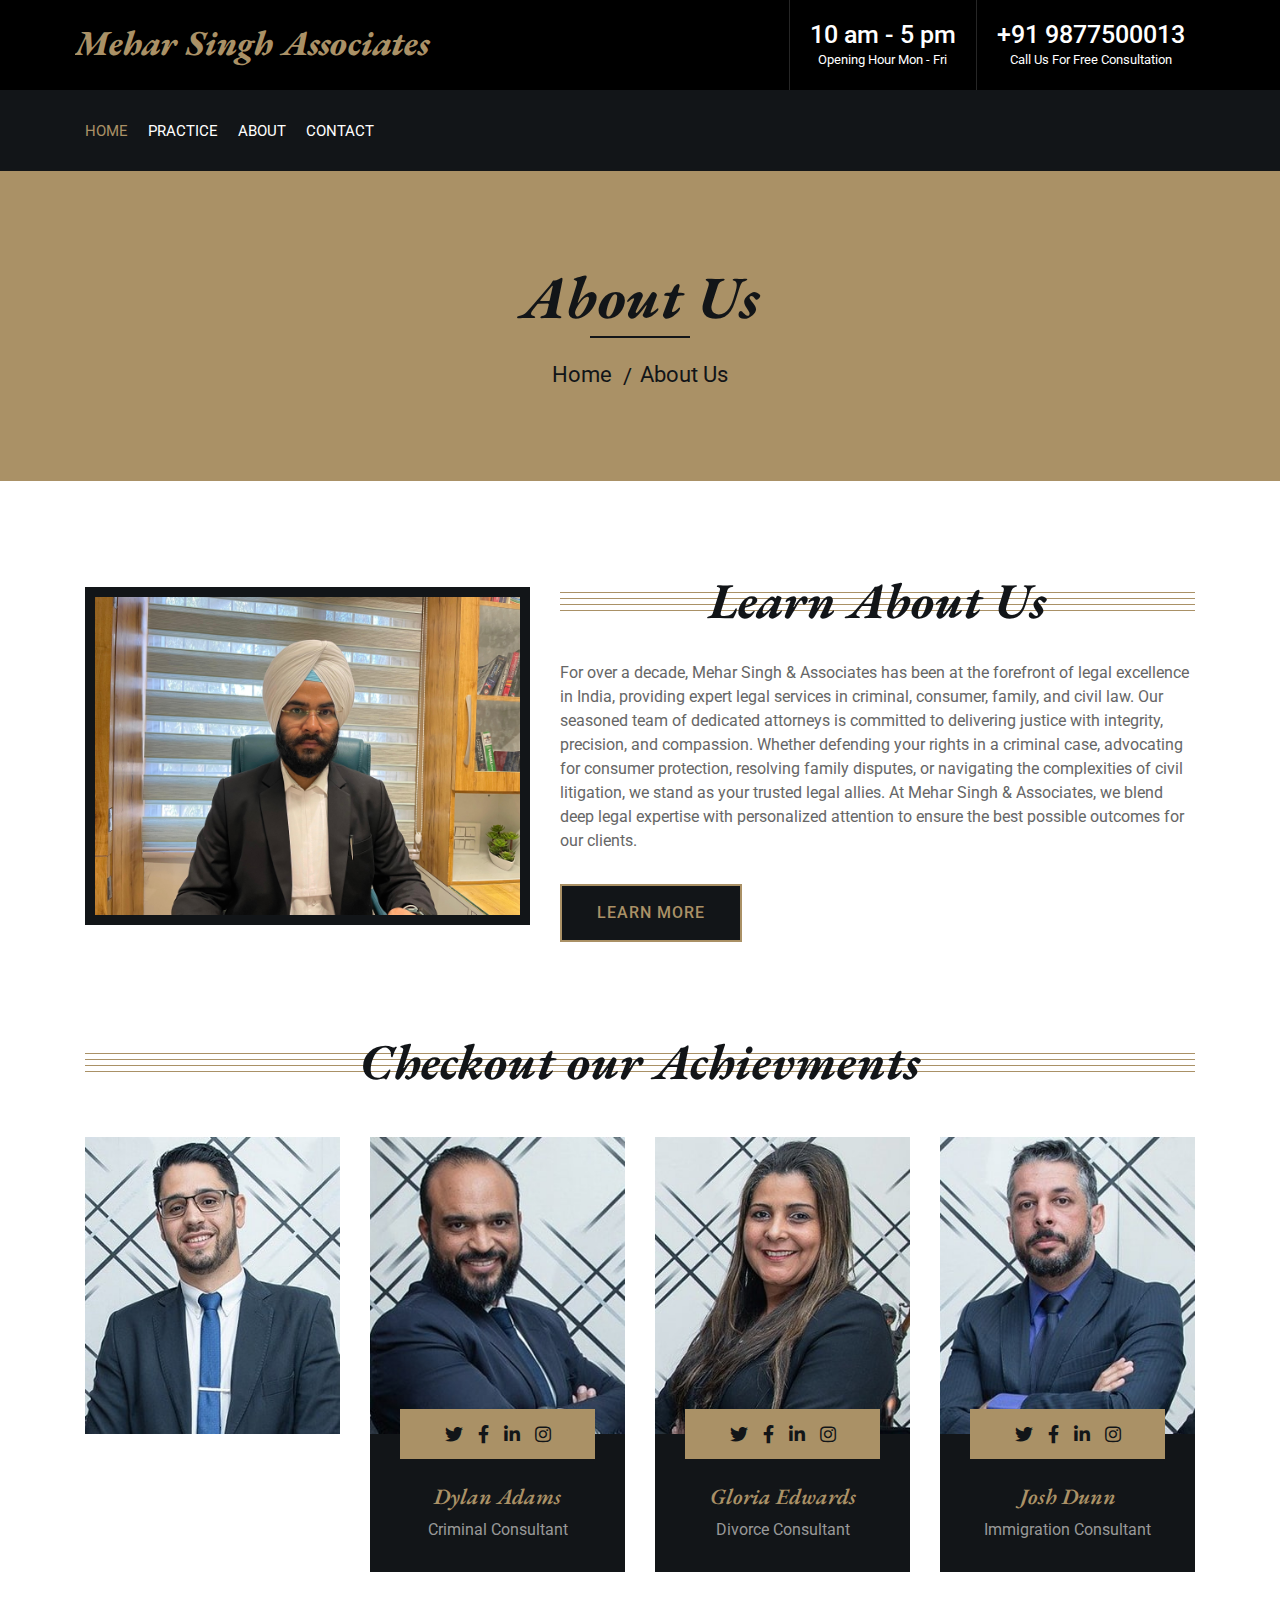
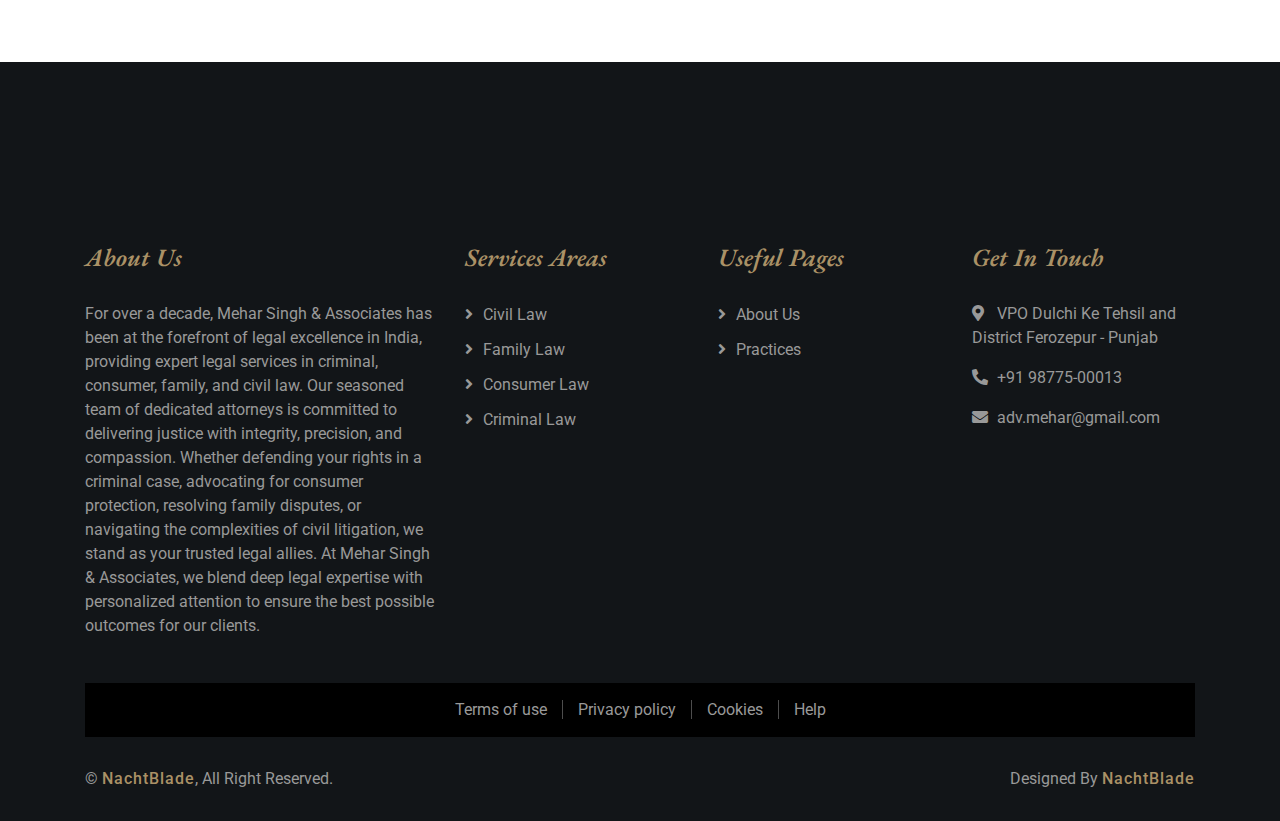
==== commit 1c4037e4: "adding news papaer clipping" ====
--- a/about.html
+++ b/about.html
@@ -140,7 +140,7 @@
 
 
             <!-- Timeline Start -->
-            <div class="timeline">
+            <!-- <div class="timeline">
                 <div class="container">
                     <div class="section-header">
                         <h2>Learn About Our Journey</h2>
@@ -196,31 +196,21 @@
                         </div>
                     </div>
                 </div>
-            </div>
+            </div> -->
             <!-- Timeline End -->
 
 
             <!-- Team Start -->
-            <!-- <div class="team">
+            <div class="team">
                 <div class="container">
                     <div class="section-header">
-                        <h2>Meet Our Expert Attorneys</h2>
+                        <h2>Checkout our Achievments</h2>
                     </div>
                     <div class="row">
                         <div class="col-lg-3 col-md-6">
                             <div class="team-item">
                                 <div class="team-img">
                                     <img src="img/team-1.jpg" alt="Team Image">
-                                </div>
-                                <div class="team-text">
-                                    <h2>Adam Phillips</h2>
-                                    <p>Business Consultant</p>
-                                    <div class="team-social">
-                                        <a class="social-tw" href=""><i class="fab fa-twitter"></i></a>
-                                        <a class="social-fb" href=""><i class="fab fa-facebook-f"></i></a>
-                                        <a class="social-li" href=""><i class="fab fa-linkedin-in"></i></a>
-                                        <a class="social-in" href=""><i class="fab fa-instagram"></i></a>
-                                    </div>
                                 </div>
                             </div>
                         </div>
@@ -277,7 +267,7 @@
                         </div>
                     </div>
                 </div>
-            </div> -->
+            </div> 
             <!-- Team End -->
 
 
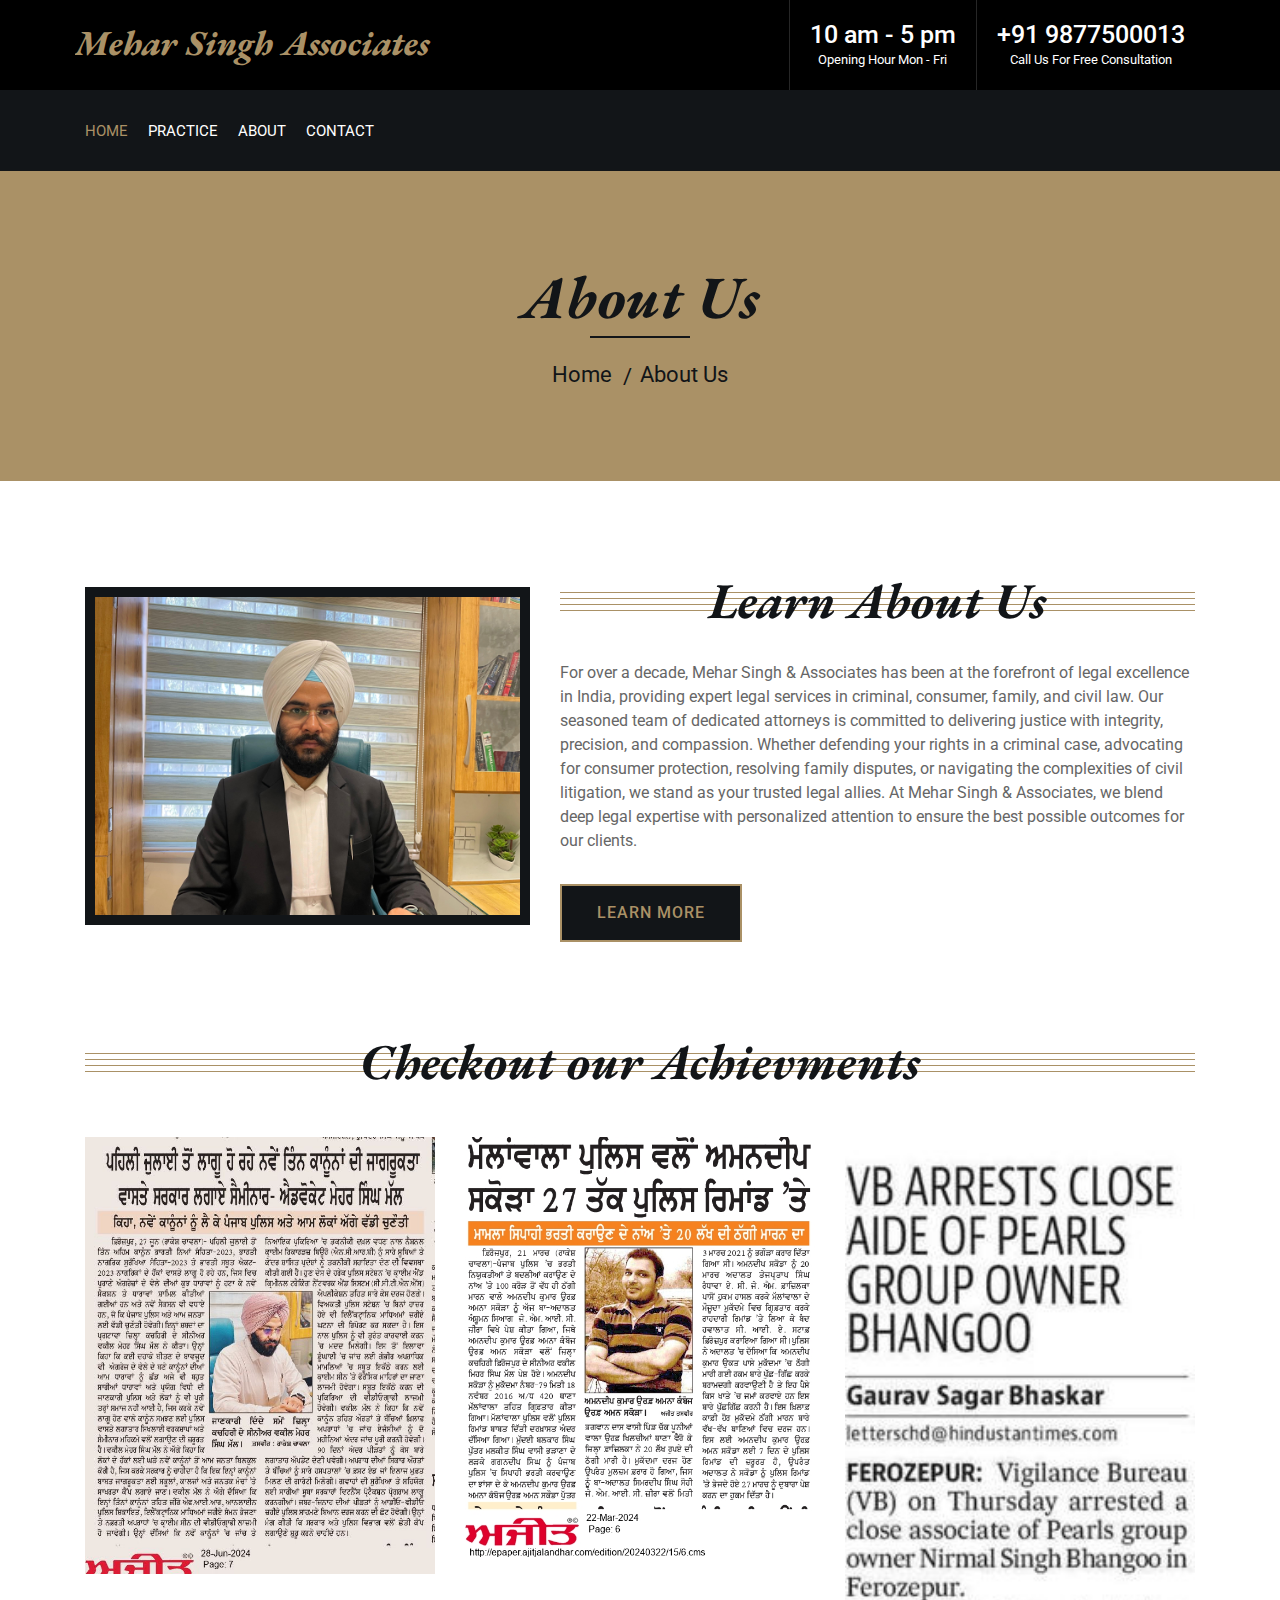
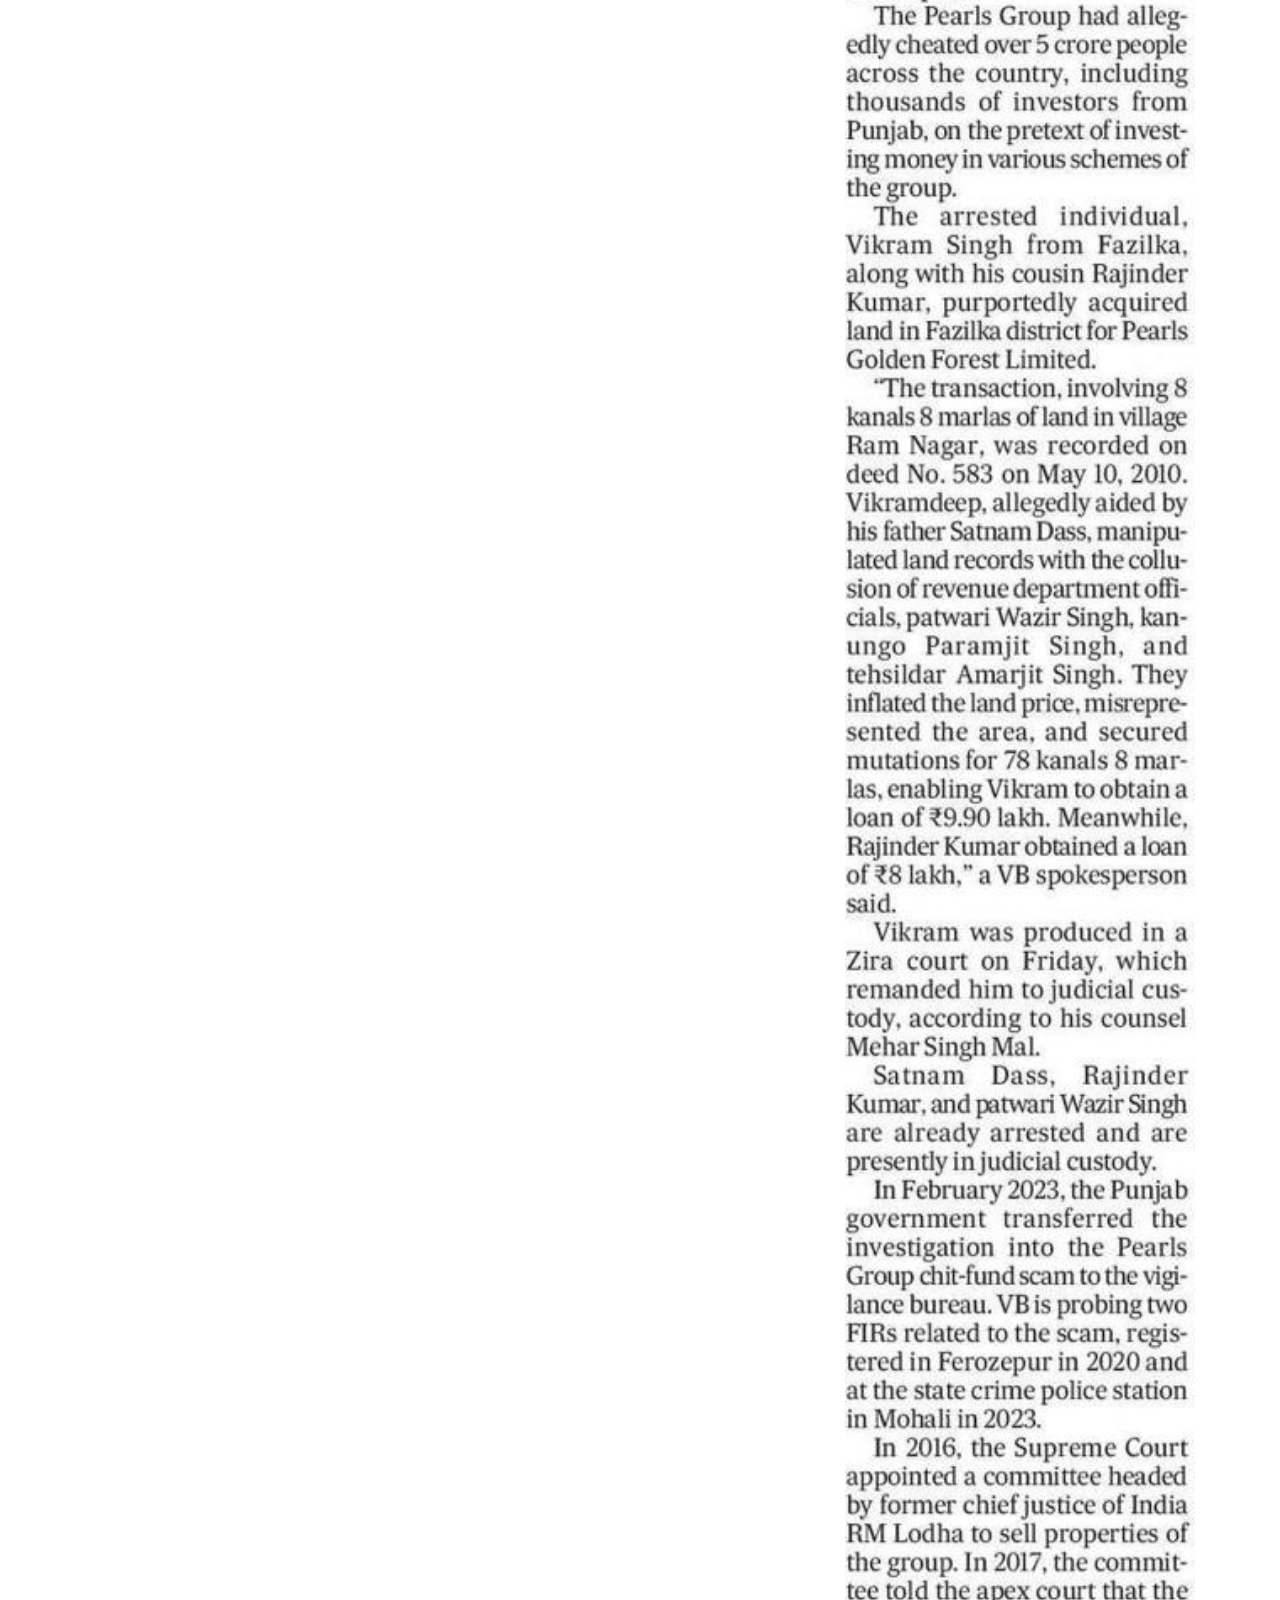
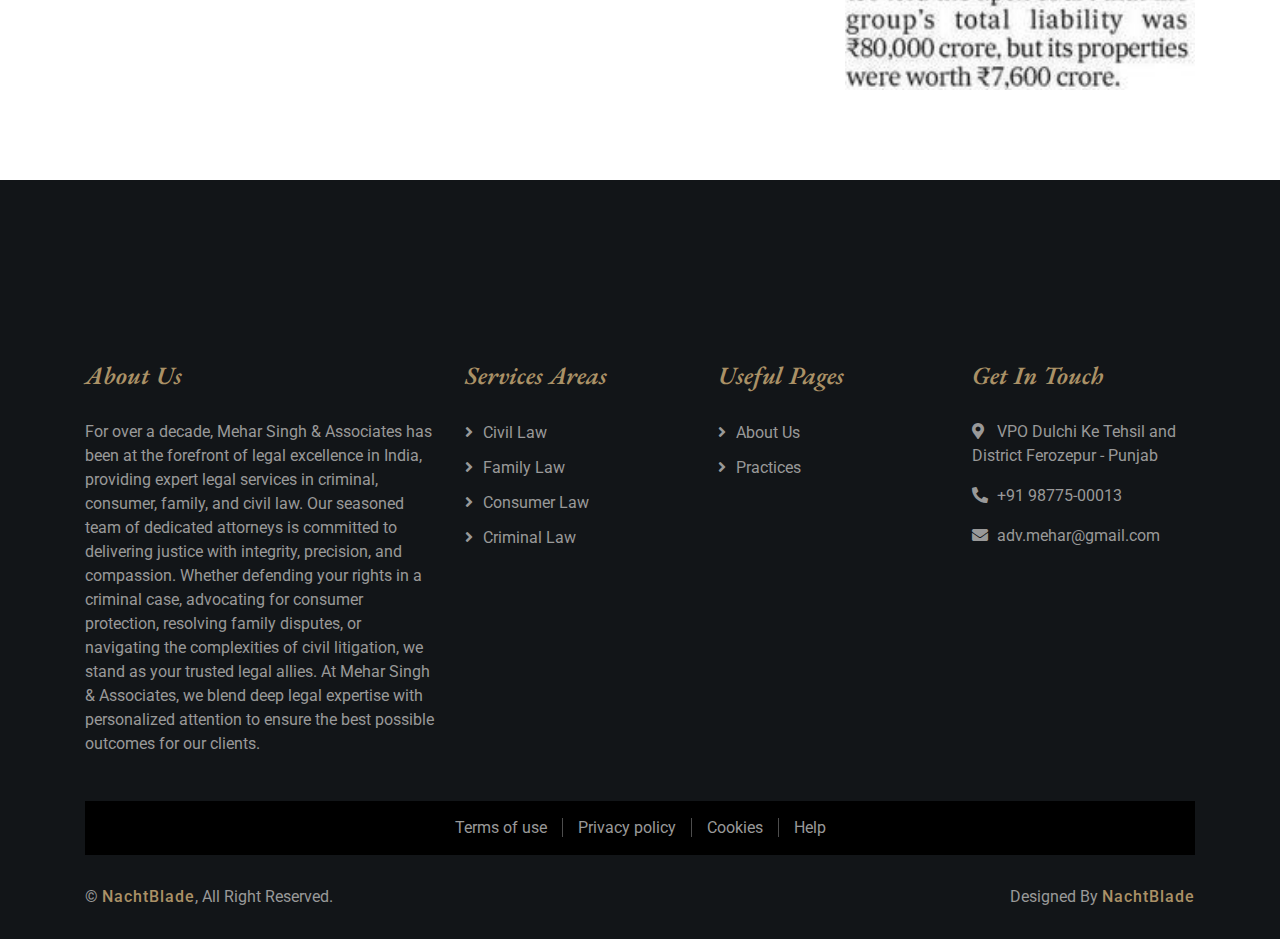
==== commit 26f67820: "adding news papaer clipping" ====
--- a/about.html
+++ b/about.html
@@ -207,61 +207,24 @@
                         <h2>Checkout our Achievments</h2>
                     </div>
                     <div class="row">
-                        <div class="col-lg-3 col-md-6">
+                        <div class="col-lg-4 col-md-6">
                             <div class="team-item">
                                 <div class="team-img">
                                     <img src="img/team-1.jpg" alt="Team Image">
                                 </div>
                             </div>
                         </div>
-                        <div class="col-lg-3 col-md-6">
+                        <div class="col-lg-4 col-md-6">
                             <div class="team-item">
                                 <div class="team-img">
                                     <img src="img/team-2.jpg" alt="Team Image">
                                 </div>
-                                <div class="team-text">
-                                    <h2>Dylan Adams</h2>
-                                    <p>Criminal Consultant</p>
-                                    <div class="team-social">
-                                        <a class="social-tw" href=""><i class="fab fa-twitter"></i></a>
-                                        <a class="social-fb" href=""><i class="fab fa-facebook-f"></i></a>
-                                        <a class="social-li" href=""><i class="fab fa-linkedin-in"></i></a>
-                                        <a class="social-in" href=""><i class="fab fa-instagram"></i></a>
-                                    </div>
-                                </div>
-                            </div>
-                        </div>
-                        <div class="col-lg-3 col-md-6">
+                            </div>
+                        </div>
+                        <div class="col-lg-4 col-md-6">
                             <div class="team-item">
                                 <div class="team-img">
                                     <img src="img/team-3.jpg" alt="Team Image">
-                                </div>
-                                <div class="team-text">
-                                    <h2>Gloria Edwards</h2>
-                                    <p>Divorce Consultant</p>
-                                    <div class="team-social">
-                                        <a class="social-tw" href=""><i class="fab fa-twitter"></i></a>
-                                        <a class="social-fb" href=""><i class="fab fa-facebook-f"></i></a>
-                                        <a class="social-li" href=""><i class="fab fa-linkedin-in"></i></a>
-                                        <a class="social-in" href=""><i class="fab fa-instagram"></i></a>
-                                    </div>
-                                </div>
-                            </div>
-                        </div>
-                        <div class="col-lg-3 col-md-6">
-                            <div class="team-item">
-                                <div class="team-img">
-                                    <img src="img/team-4.jpg" alt="Team Image">
-                                </div>
-                                <div class="team-text">
-                                    <h2>Josh Dunn</h2>
-                                    <p>Immigration Consultant</p>
-                                    <div class="team-social">
-                                        <a class="social-tw" href=""><i class="fab fa-twitter"></i></a>
-                                        <a class="social-fb" href=""><i class="fab fa-facebook-f"></i></a>
-                                        <a class="social-li" href=""><i class="fab fa-linkedin-in"></i></a>
-                                        <a class="social-in" href=""><i class="fab fa-instagram"></i></a>
-                                    </div>
                                 </div>
                             </div>
                         </div>
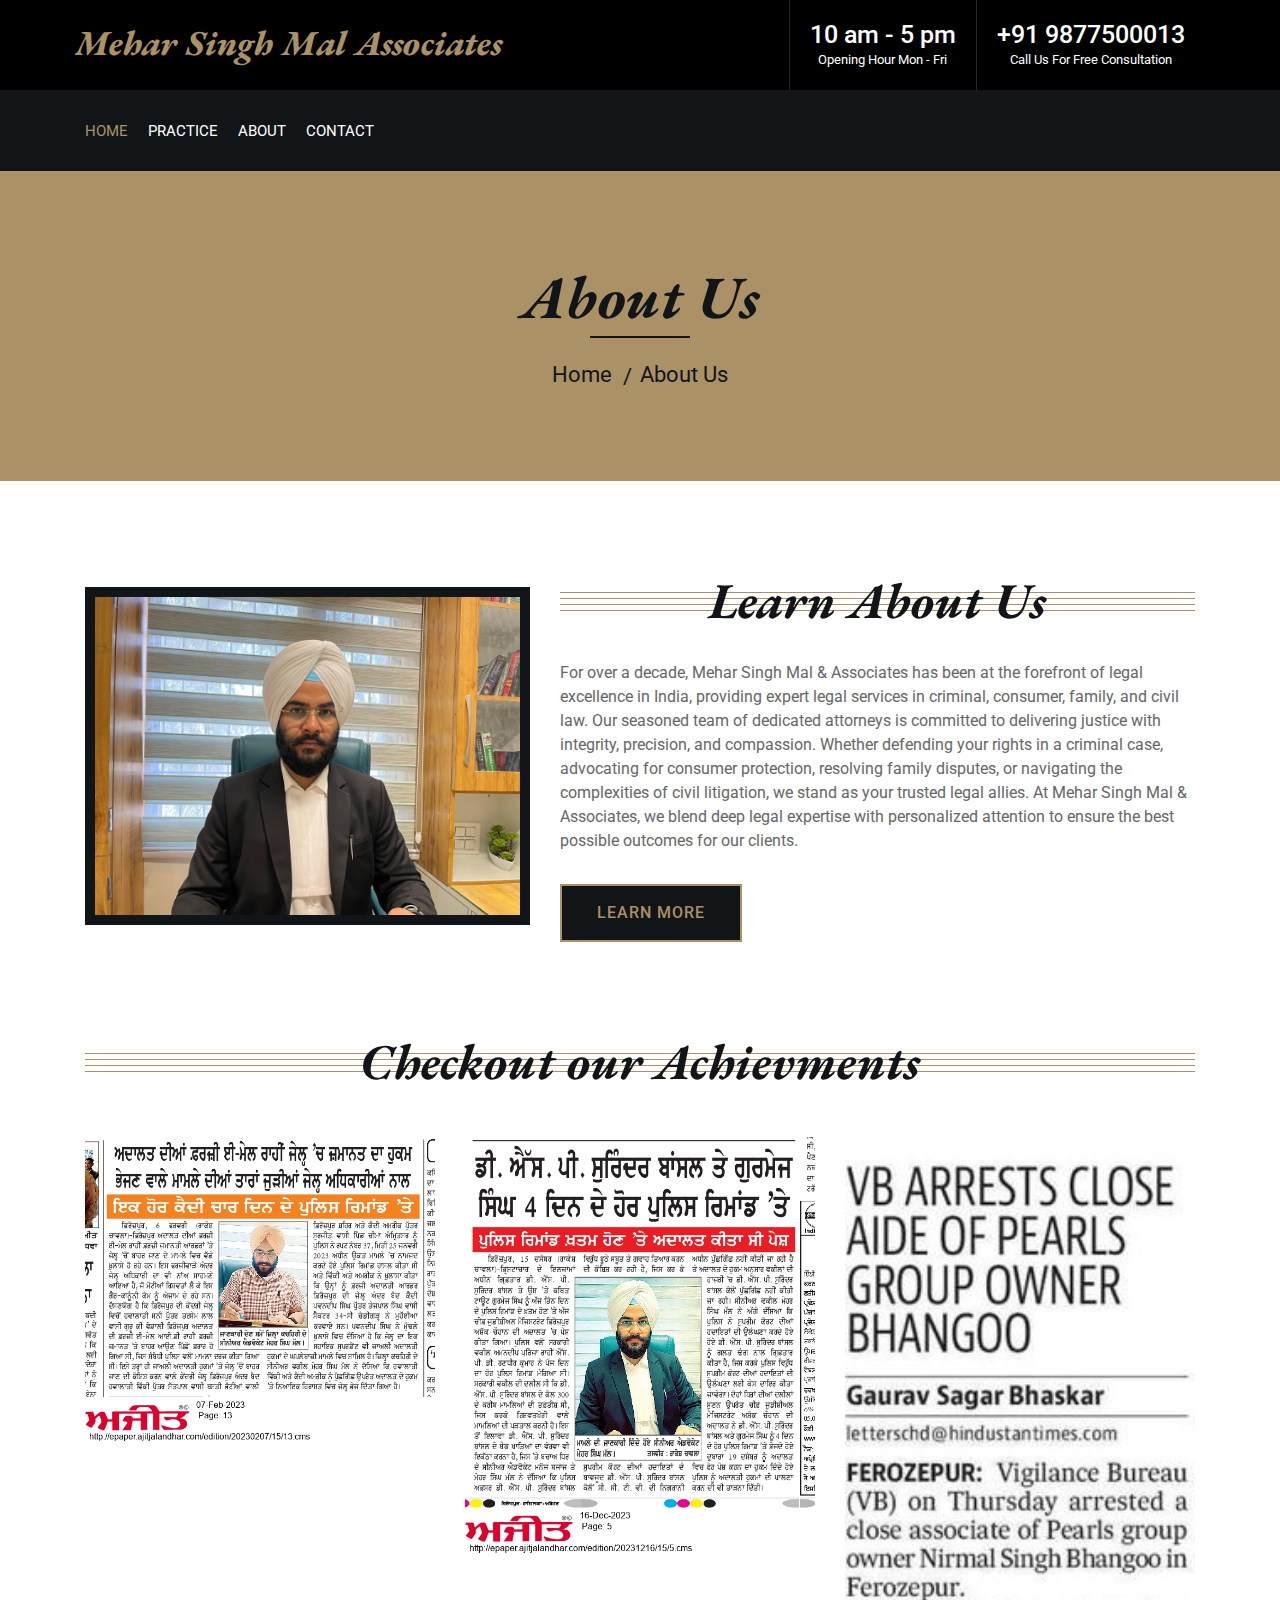
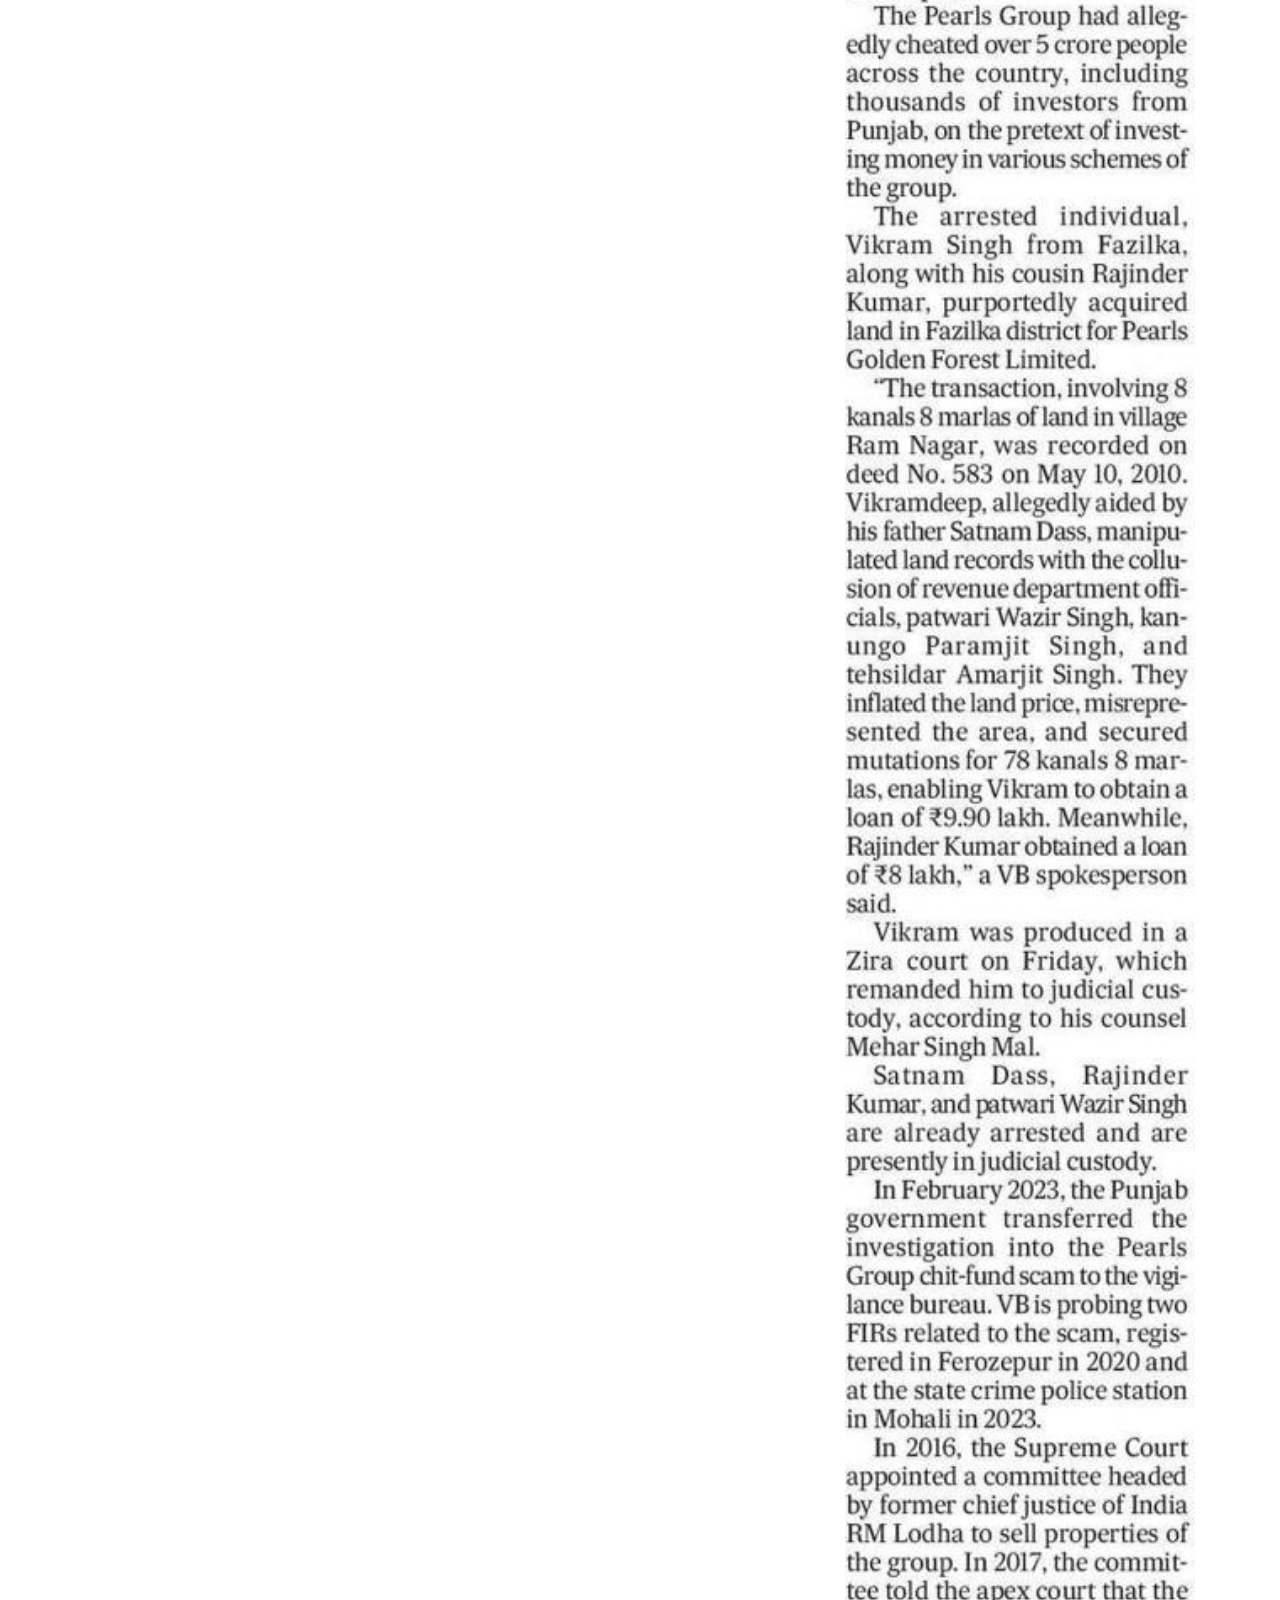
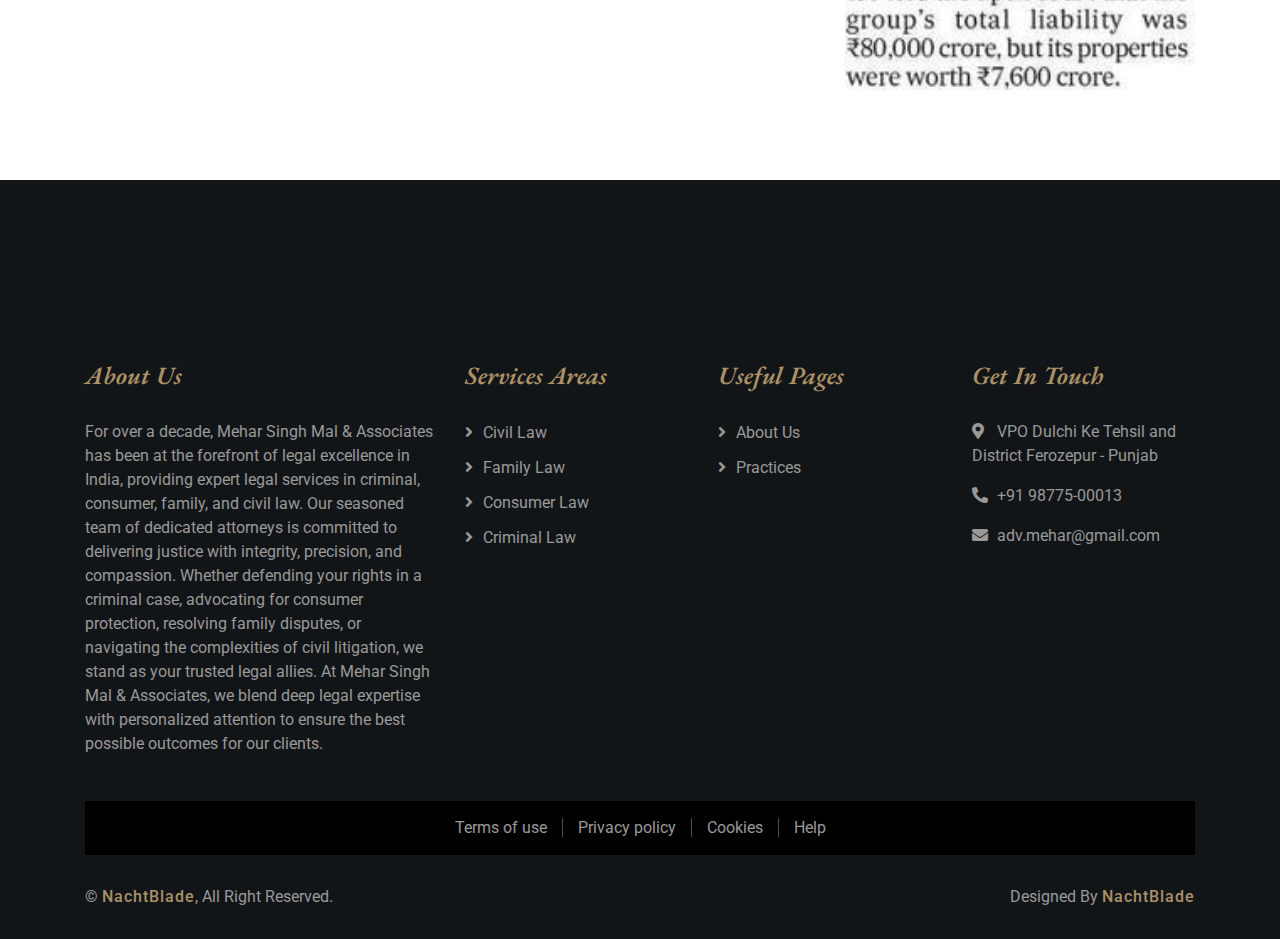
==== commit 3a2c7cdd: "Mehar singh to mehar singh mal" ====
--- a/about.html
+++ b/about.html
@@ -2,10 +2,10 @@
 <html lang="en">
     <head>
         <meta charset="utf-8">
-        <title>Mehar Singh</title>
+        <title>Mehar Singh Mal</title>
         <meta content="width=device-width, initial-scale=1.0" name="viewport">
-        <meta content="Mehar Singh Associate - Legal Advisor" name="keywords">
-        <meta content="Mehar Singh Associate - Legal Advisor" name="description">
+        <meta content="Mehar Singh Mal Associate - Legal Advisor" name="keywords">
+        <meta content="Mehar Singh Mal Associate - Legal Advisor" name="description">
 
         <!-- Favicon -->
         <link href="img/favicon.ico" rel="icon">
@@ -31,8 +31,8 @@
                     <div class="row">
                         <div class="col-lg-5">
                             <div class="logo">
-                                <a href="index.html">
-                                    <h3>Mehar Singh Associates</h3>
+                                <a href="index">
+                                    <h3>Mehar Singh Mal Associates</h3>
                                     <!-- <img src="img/logo.jpg" alt="Logo"> -->
                                 </a>
                             </div>
@@ -71,10 +71,10 @@
 
                         <div class="collapse navbar-collapse justify-content-between" id="navbarCollapse">
                             <div class="navbar-nav mr-auto">
-                                <a href="index.html" class="nav-item nav-link active">Home</a>
-                                <a href="service.html" class="nav-item nav-link">Practice</a>
-                                <a href="about.html" class="nav-item nav-link">About</a>
-                                <a href="contact.html" class="nav-item nav-link">Contact</a>
+                                <a href="index" class="nav-item nav-link active">Home</a>
+                                <a href="service" class="nav-item nav-link">Practice</a>
+                                <a href="about" class="nav-item nav-link">About</a>
+                                <a href="contact" class="nav-item nav-link">Contact</a>
                                 <!-- 
                                 <a href="team.html" class="nav-item nav-link">Attorneys</a>
                                 <a href="portfolio.html" class="nav-item nav-link">Case Studies</a>
@@ -128,9 +128,9 @@
                             </div>
                             <div class="about-text">
                                 <p>  
-                                    For over a decade, Mehar Singh & Associates has been at the forefront of legal excellence in India, providing expert legal services in criminal, consumer, family, and civil law. Our seasoned team of dedicated attorneys is committed to delivering justice with integrity, precision, and compassion. Whether defending your rights in a criminal case, advocating for consumer protection, resolving family disputes, or navigating the complexities of civil litigation, we stand as your trusted legal allies. At Mehar Singh & Associates, we blend deep legal expertise with personalized attention to ensure the best possible outcomes for our clients.
-                                </p>
-                                <a class="btn" href="about.html">Learn More</a>
+                                    For over a decade, Mehar Singh Mal & Associates has been at the forefront of legal excellence in India, providing expert legal services in criminal, consumer, family, and civil law. Our seasoned team of dedicated attorneys is committed to delivering justice with integrity, precision, and compassion. Whether defending your rights in a criminal case, advocating for consumer protection, resolving family disputes, or navigating the complexities of civil litigation, we stand as your trusted legal allies. At Mehar Singh Mal & Associates, we blend deep legal expertise with personalized attention to ensure the best possible outcomes for our clients.
+                                </p>
+                                <a class="btn" href="about">Learn More</a>
                             </div>
                         </div>
                     </div>
@@ -257,7 +257,7 @@
                             <div class="footer-about">
                                 <h2>About Us</h2>
                                 <p>
-                                    For over a decade, Mehar Singh & Associates has been at the forefront of legal excellence in India, providing expert legal services in criminal, consumer, family, and civil law. Our seasoned team of dedicated attorneys is committed to delivering justice with integrity, precision, and compassion. Whether defending your rights in a criminal case, advocating for consumer protection, resolving family disputes, or navigating the complexities of civil litigation, we stand as your trusted legal allies. At Mehar Singh & Associates, we blend deep legal expertise with personalized attention to ensure the best possible outcomes for our clients.
+                                    For over a decade, Mehar Singh Mal & Associates has been at the forefront of legal excellence in India, providing expert legal services in criminal, consumer, family, and civil law. Our seasoned team of dedicated attorneys is committed to delivering justice with integrity, precision, and compassion. Whether defending your rights in a criminal case, advocating for consumer protection, resolving family disputes, or navigating the complexities of civil litigation, we stand as your trusted legal allies. At Mehar Singh Mal & Associates, we blend deep legal expertise with personalized attention to ensure the best possible outcomes for our clients.
                                 </p>
                             </div>
                         </div>
